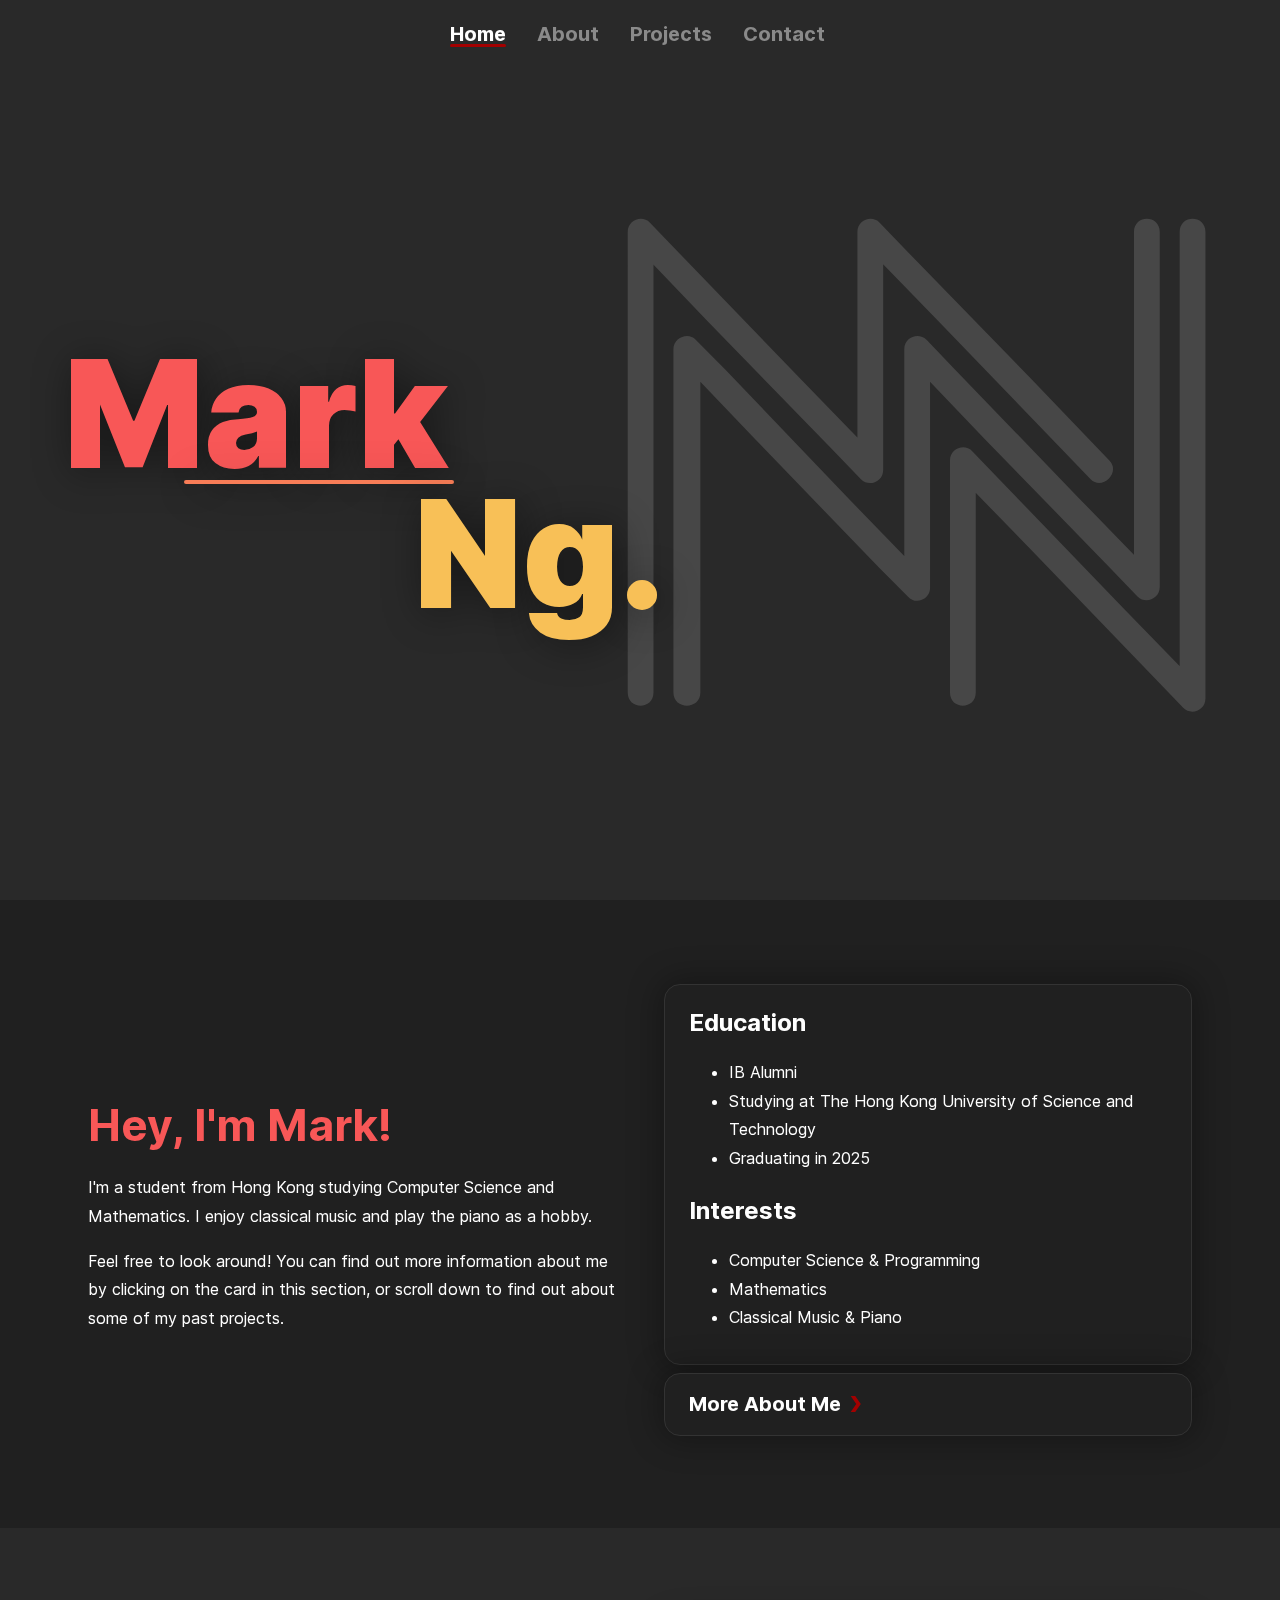
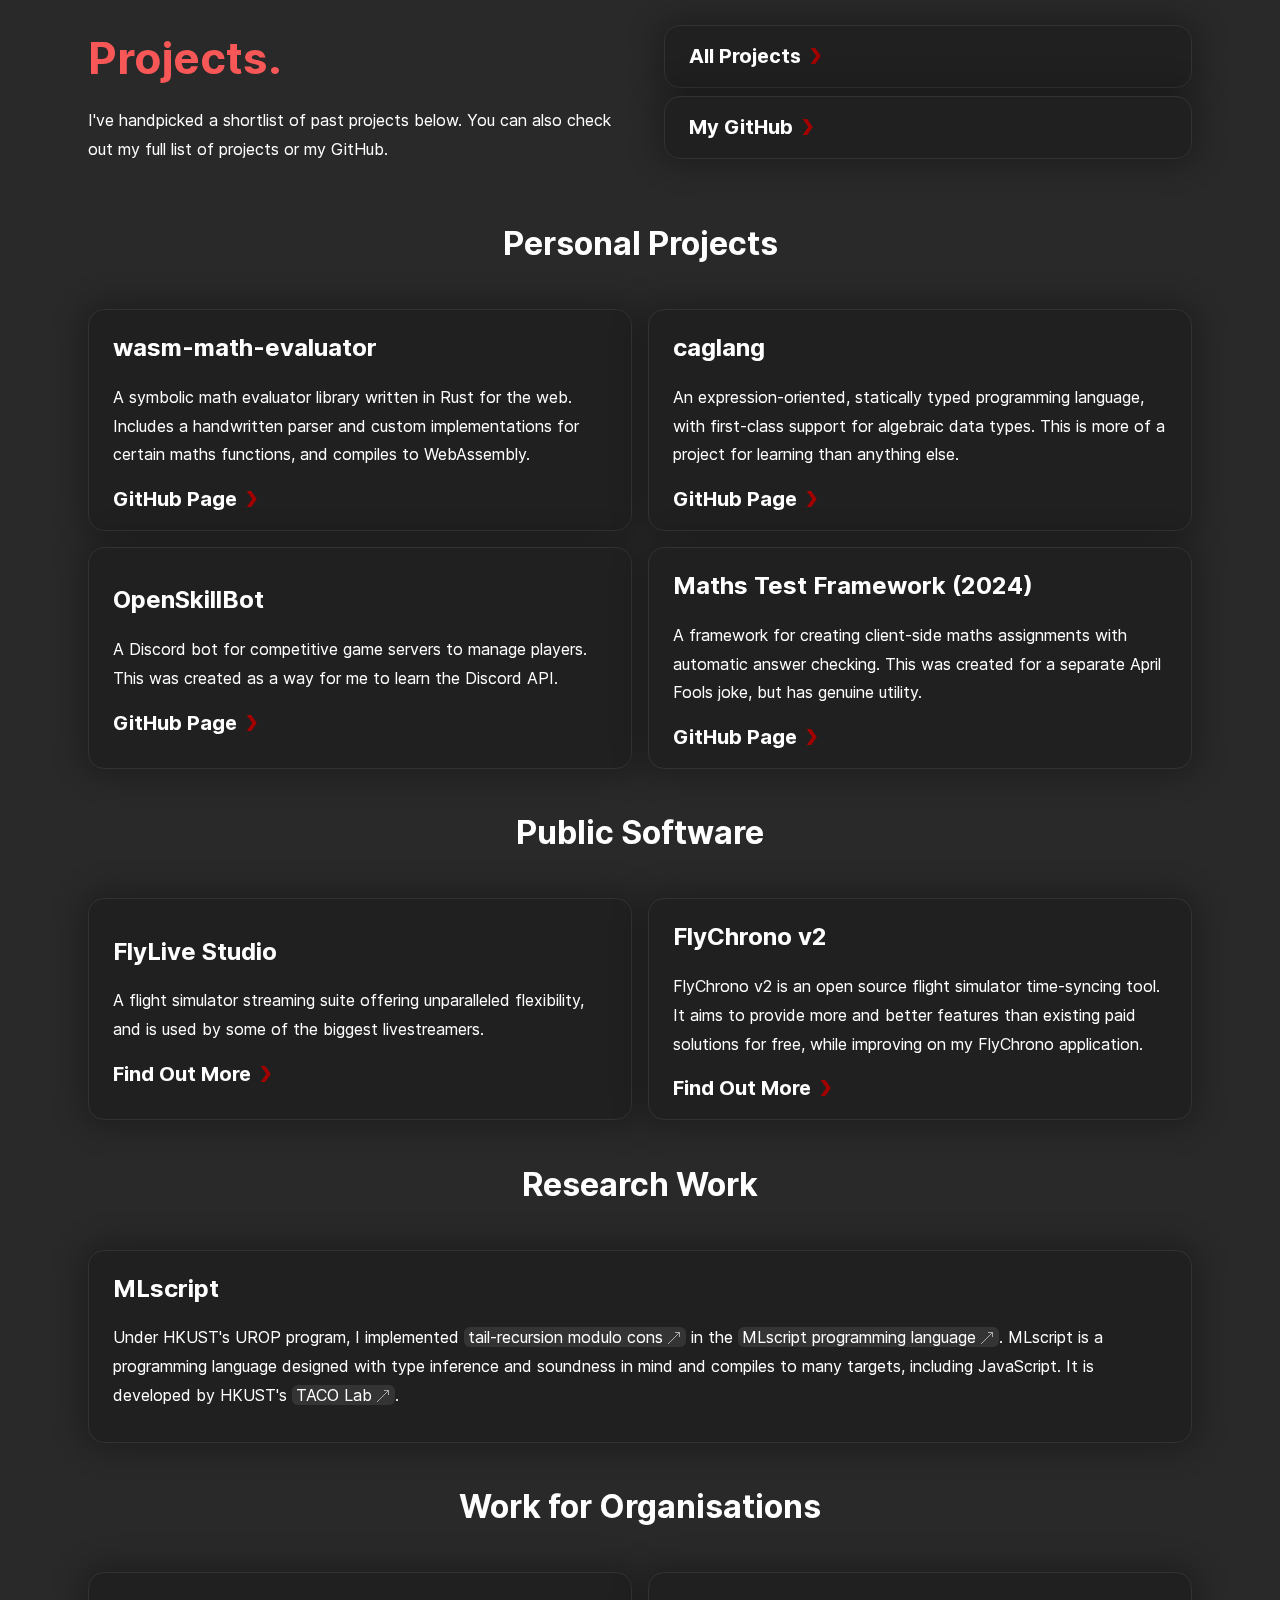
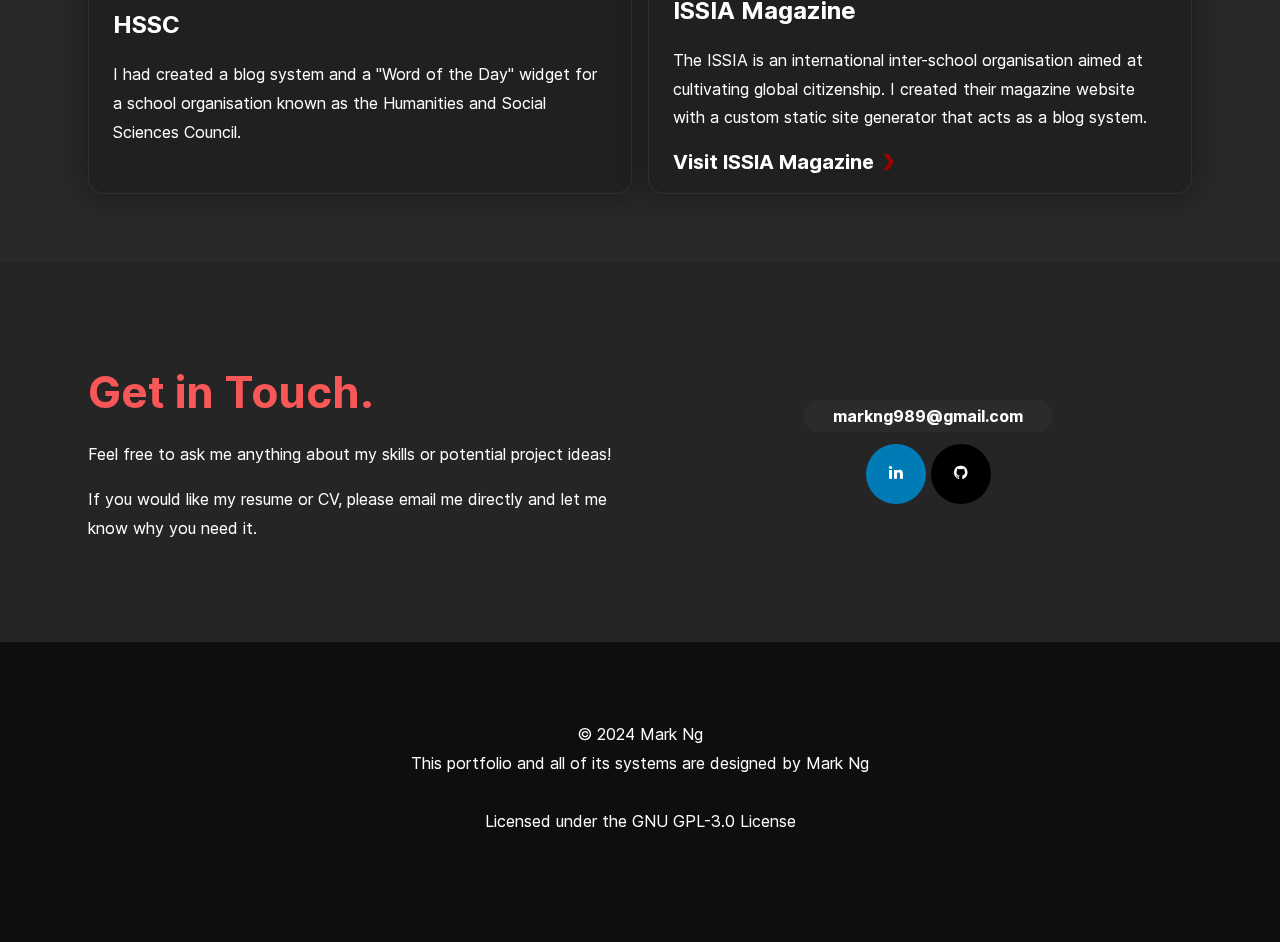
==== index.html @ c51e4ec8 "improve width" ====
<!DOCTYPE html>
<html lang="en" data-scroll="30">

<head>

    <meta charset="UTF-8">
    <meta name="viewport" content="width=device-width, initial-scale=1.0">
    <title>Portfolio of Mark Ng</title>

    <!-- GLOBAL CSS & FONTS -->
    <link rel="stylesheet" href="styles/global.css?version=17">
    <link href="content/fonts/inter.css?version=1" rel="stylesheet">

    <link rel="stylesheet" href="https://cdnjs.cloudflare.com/ajax/libs/font-awesome/4.7.0/css/font-awesome.min.css">

    <link rel="icon" type="image/png" href="content/icons/favicon.ico">

    <!-- PAGE SPECIFIC CSS -->
    <link rel="stylesheet" href="styles/home.css?version=13">

    <!--  Essential META Tags -->

    <meta property="og:title" content="Portfolio of Mark Ng">
    <meta property="og:description" content="I code and tinker. Check out all my work over my life.">
    <meta property="og:image" content="https://markng.com/content/thumb.png">
    <meta property="og:url" content="https://markng.com/">
    <meta name="twitter:card" content="summary_large_image">


    <!--  Non-Essential, But Recommended -->

    <meta property="og:site_name" content="Portfolio of Mark Ng">
    <meta name="twitter:image:alt" content="Mark Ng Emblem">


</head>

<body>
    <a class="skip-main" href="#cover">Skip to main content</a>

    <!-- top navigation -->

    <div class="navigation navigation-background noselect" id="navbar">
    </div>

    <div class="navigation noselect navigation-container">
        <div class="noselect">
            
            <div id="hamburger-wrapper">
                <div class="hamburger-line hamburger-line-top" id="hamburger-line-top"></div>
                <div class="hamburger-line hamburger-line-bottom" id="hamburger-line-bottom"></div>
            </div>

            <ul class="navigation-list noselect" id="navigation-list">
                <li><a class="linkfix noselect" href="./#cover" target="_self" data-section-pair="cover">Home</a></li>
                <li><a class="linkfix noselect" href="./#about" target="_self" data-section-pair="about">About</a></li>
                <li><a class="linkfix noselect" href="./#projects" target="_self"
                        data-section-pair="projects">Projects</a></li>
                <li><a class="linkfix noselect" href="./#contact" target="_self" data-section-pair="contact"
                        data-section-bottom="true">Contact</a>
                </li>
            </ul>
        </div>
    </div>

    <!-- cover -->
    <div class="section" id="cover">
        <div id="cover-wrap" class="section-content">
            <span id="name-wrap">
                <div class="vertical-align" id="name-container">
                    <span class="name-item" id="name-first">Mark</span>
                    <div class="name-item" id="name-sep"></div>
                    <span class="name-item" id="name-second">Ng.</span>
                </div>
            </span>
    
    
            <span id="emblem-wrap">
                <div class="vertical-align" id="emblem-container">
                    <svg id="mn-svg" version="1.1" xmlns="http://www.w3.org/2000/svg" preserveAspectRatio="none"
                        viewBox="0 0 512 512" xmlns:xlink="http://www.w3.org/1999/xlink" xml:space="preserve">
                        <path id="emblemM"
                            d="M32 463v-40-94-113-98-32-15-1l-19 8 66 69 106 109 24 25c7 7 19 2 19-8v-68V95 70l-19 8 67 69 105 109 24 25c10 10 26-6 16-16l-66-69L249 87l-24-25c-7-7-19-2-19 8v203l19-8-66-68L53 87 29 62c-7-7-19-2-19 8v393c0 15 22 15 22 0z" />
                        <path id="emblemMid"
                            d="M72 463V363 206v-36l-19 8 66 69 106 110 24 24c7 8 19 2 19-7v-69-110-25l-19 8 66 69 106 109 24 25c7 7 19 2 19-8V270 107 70c0-15-22-15-22 0v303l19-8-67-69-105-109-24-25c-7-7-19-2-19 8v204l19-8-67-69L93 187l-25-25c-6-7-19-2-19 8v293c0 15 23 15 23 0z" />
                        <path id="emblemN"
                            d="M307 463v-66-108-24l-19 8 67 69 105 109 24 25c7 7 19 2 19-8v-40-95-114-100-48-1c0-15-22-15-22 0v398l19-8-67-69-105-109-24-25c-7-7-19-2-19 8v198c0 15 22 15 22 0z" />
                    </svg>
        
                </div>
            </span>
        </div>
    </div>

    <div class="section" id="about">
        <div class="section-content" id="about-wrapper">
            <div class="info-row-flex">
                <div class="info-col">
                    <h1 class="red-color big">Hey, I'm Mark!</h1>
                    <p>
                        I'm a student from Hong Kong studying Computer Science and Mathematics.
                        I enjoy classical music and play the piano as a hobby.
                    </p>
                    <p>
                        Feel free to look around! You can find out more information about me by
                        clicking on the card in this section, or scroll down to find out about
                        some of my past projects.
                    </p>
                </div>
                <div class="info-col">
                    <div class="info-panel">
                        <h2>
                            Education
                        </h2>
                        <ul>
                            <li>IB Alumni</li>
                            <li>Studying at The Hong Kong University of Science and Technology</li>
                            <li>Graduating in 2025</li>
                        </ul>
                        <h2>
                            Interests
                        </h2>
                        <ul>
                            <li>Computer Science &amp; Programming</li>
                            <li>Mathematics</li>
                            <li>Classical Music & Piano</li>
                        </ul>
                    </div>
                    <a class="info-panel info-panel-link" href="about.html" target="_self">
                        <span class="panel-link">
                            <span class="panel-link-text">More About Me</span>
                            <img class="panel-link-arrow" src="content/icons/arrow.svg">
                        </span>
                    </a>
                </div>
            </div>
        </div>
    </div>
    <!-- past projects -->
    <div class="section" id="projects">
        <div class="section-content">
            <div class="info-row-flex">
                <div class="info-col">
                    <h1 class="red-color big">Projects.</h1>
                    <p>
                        I've handpicked a shortlist of past projects below.
                        You can also check out my full list of projects or my GitHub.
                    </p>
                </div>
                <div class="info-col">
                    <a class="info-panel info-panel-link" href="projects.html" target="_self">
                        <span class="panel-link">
                            <span class="panel-link-text">All Projects</span>
                            <img class="panel-link-arrow" src="content/icons/arrow.svg">
                        </span>
                    </a>
                    <a class="info-panel info-panel-link" href="https://github.com/CAG2Mark">
                        <span class="panel-link">
                            <span class="panel-link-text">My GitHub</span>
                            <img class="panel-link-arrow" src="content/icons/arrow.svg">
                        </span>
                    </a>
                </div>
            </div>
            <div class="info-row-flex">
                <h1>Personal Projects</h1>
            </div>
            <div class="info-row-grid">
                <a class="info-panel info-panel-link" href="https://github.com/CAG2Mark/wasm-math-evaluator">
                    <h2>wasm-math-evaluator</h2>
                    <p>
                        A symbolic math evaluator library written in Rust for the web.
                        Includes a handwritten parser and custom implementations for
                        certain maths functions, and compiles to WebAssembly.
                    </p>
                    <span class="panel-link">
                        <span class="panel-link-text">GitHub Page</span>
                        <img class="panel-link-arrow" src="content/icons/arrow.svg">
                    </span>
                </a>
                <a class="info-panel info-panel-link" href="https://github.com/CAG2Mark/caglang">
                    <h2>caglang</h2>
                    <p>
                        An expression-oriented, statically typed programming language, with first-class support for
                        algebraic data types. This is more of a project for learning than anything else.
                    </p>
                    <span class="panel-link">
                        <span class="panel-link-text">GitHub Page</span>
                        <img class="panel-link-arrow" src="content/icons/arrow.svg">
                    </span>
                </a>
                <a class="info-panel info-panel-link" href="https://github.com/CAG2Mark/OpenSkillBot">
                    <h2>OpenSkillBot</h2>
                    <p>
                        A Discord bot for competitive game servers to manage players.
                        This was created as a way for me to learn the Discord API.  
                    </p>
                    <span class="panel-link">
                        <span class="panel-link-text">GitHub Page</span>
                        <img class="panel-link-arrow" src="content/icons/arrow.svg">
                    </span>
                </a>
                <a class="info-panel info-panel-link" href="https://github.com/CAG2Mark/MathsTest2024">
                    <h2>Maths Test Framework (2024)</h2>
                    <p>
                        A framework for creating client-side maths assignments
                        with automatic answer checking. This was created for a
                        separate April Fools joke, but has genuine utility.
                    </p>
                    <span class="panel-link">
                        <span class="panel-link-text">GitHub Page</span>
                        <img class="panel-link-arrow" src="content/icons/arrow.svg">
                    </span>
                </a>
            </div>
            <div class="info-row-flex">
                <h1>Public Software</h1>
            </div>
            <div class="info-row-grid">
                <a class="info-panel info-panel-link" href="flylivestudio.html?from=home" target="_self">
                    <h2>FlyLive Studio</h2>
                    <p>
                        A flight simulator streaming suite offering unparalleled
                        flexibility, and is used by some of the biggest
                        livestreamers.
                    </p>
                    <span class="panel-link">
                        <span class="panel-link-text">Find Out More</span>
                        <img class="panel-link-arrow" src="content/icons/arrow.svg">
                    </span>
                </a>
                <a class="info-panel info-panel-link" href="flychrono2.html?from=home" target="_self">
                    <h2>FlyChrono v2</h2>
                    <p>
                        FlyChrono v2 is an open source flight simulator time-syncing tool. It aims to
                        provide more and better features than existing paid solutions
                        for free, while improving on my FlyChrono application.
                    </p>
                    <span class="panel-link">
                        <span class="panel-link-text">Find Out More</span>
                        <img class="panel-link-arrow" src="content/icons/arrow.svg">
                    </span>
                </a>
            </div>
            <div class="info-row-flex">
                <h1>Research Work</h1>
            </div>
            <div class="info-row-grid">
                <div class="info-panel">
                    <h2>MLscript</h2>
                    <p>
                        Under HKUST's UROP program, I implemented <a href="https://github.com/hkust-taco/mlscript/pull/218" target="_blank">tail-recursion modulo cons</a> in the
                        <a href="https://github.com/hkust-taco/mlscript" target="_blank">MLscript programming language</a>.
                        MLscript is a programming language designed with type inference and soundness in mind and compiles to many targets, including JavaScript. It is developed by
                        HKUST's <a href="https://cse.hkust.edu.hk/~parreaux/" target="_blank">TACO Lab</a>.
                    </p>
                </div>
            </div>
            <div class="info-row-flex">
                <h1>Work for Organisations</h1>
            </div>
            <div class="info-row-grid">
                <div class="info-panel">
                    <h2>HSSC</h2>
                    <p>
                        I had created a blog system and a "Word of the Day" widget for a school organisation
                        known as the Humanities and Social Sciences Council.
                    </p>
                </div>
                <a class="info-panel info-panel-link" href="http://issiamagazine.com/">
                    <h2>ISSIA Magazine</h2>
                    <p>
                        The ISSIA is an international inter-school organisation aimed at cultivating
                        global citizenship. I created their magazine website with a custom static
                        site generator that acts as a blog system.
                    </p>
                    <span class="panel-link">
                        <span class="panel-link-text">Visit ISSIA Magazine</span>
                        <img class="panel-link-arrow" src="content/icons/arrow.svg">
                    </span>
                </a>
            </div>
        </div>  
    </div>

    <!-- get in touch -->
    <div class="section" id="contact">
        <div class="section-content">
            <div class="info-row-flex">
                <div class="info-col">
                    <h1 class="red-color big">Get in Touch.</h1>
                    <p>
                        Feel free to ask me anything about my 
                        skills or potential project ideas!
                    </p>
                    <p>
                        If you would like my resume or CV, 
                        please email me directly and let me know why you need it.
                    </p>
                </div>
                <div class="info-col" id="contact-container">

                        <div id="email-container">
                            <a id="email-text">JavaScript required</a>
                        </div>
                        <a style="margin-top: 12px" target="_blank" href="https://www.linkedin.com/in/mark-ng-b3958b135/"
                        class="fa fa-linkedin"></a>
    
                        <a style="margin-top: 12px" target="_blank" href="https://www.github.com/cag2mark"
                            class="fa fa-github"></a>
                </div>
            </div>
        </div>
    </div>

    <!-- footer -->
    <div class="section" id="footer">

        <p id="copyright">
            © 2024 Mark Ng
            <br>
            <span style="font-size: 16px">
                This portfolio and all of its systems are designed by Mark Ng
            </span>
            <br>
            <br>
            <span style="font-size: 16px">
                Licensed under the GNU GPL-3.0 License
            </span>
        </p>
    </div>

    <!-- scripts -->
    <script src="scripts/global.js?version=3"></script>
    <script src="scripts/home.js?version=6"></script>
    <script src="scripts/eggs.js"></script>
</body>

</html>
---- styles/global.css ----
:root {
    --accent-color: #A30000;
    --secondary-color: #
}

/* #region Helper styles and defaults */

html {
    scroll-behavior: smooth;
}

body {
    font-family: "Inter", -apple-system, BlinkMacSystemFont, Roboto, 'Segoe UI', Arial, 'Helvetica Neue', sans-serif;
    font-size: 16px;
    line-height: 1.8em;

    color: rgb(255, 255, 255);
    
    background-color: #292929;

    margin: 0;
    padding: 0;
}

.info-row-flex {
    display: flex;
    flex-direction: row;
    align-items: center;
    justify-content: center;
}

.info-row-reversed {
    flex-direction: row-reverse;
}

.info-col {
    width: 100%;
    padding: 24px;
}

.info-row-grid {
    display: flex;
    flex-direction: row;
    align-items: center;
    justify-content: center;
    align-items: stretch;

    flex-wrap: wrap;

    margin: 16px;
}

.info-row-grid > * {
    flex: 40%;
    margin: 8px !important;
}

.info-panel {
    margin: 0 0 8px 0;
    background-color: #202020;
    border-radius: 16px;
    padding: 16px 24px 16px 24px;
    border-style: solid;
    border-width: 1px;
    border-color: #333333;
    -webkit-box-shadow: 0px 0px 32px 5px rgba(0,0,0,0.3); 
    box-shadow: 0px 0px 32px 5px rgba(0,0,0,0.3);
    position: relative;

    transition: 250ms border-color;

    display: flex;
    flex-direction: column;
    justify-content: center;
}

.info-panel>img {
    max-height: 60px;
}

.info-panel-link {
    cursor: pointer;
    text-decoration: none;
    color: white;
}

.info-panel:hover {
    border-color: #4d4d4d;
}

.info-panel h3, .info-panel h2 {
    width: auto;
    margin: 8px 0 4px 0;
    position: relative;
    text-align: left;
    user-select: none;
}

.panel-link {
    font-size: 20px;
    user-select: none;
}

.info-panel-link:hover .panel-link-text {
    text-decoration: underline;
}
.panel-link>.panel-link-text {
    font-weight: bold;
}

.panel-link>.panel-link-arrow {
    display: inline-block;

    font-weight: 900;
    color: var(--accent-color);
    text-decoration: none !important;

    transition: 250ms transform;

    margin-top: 1px;

    transform: translate(0, 1px);
}

.info-panel-link:hover .panel-link-arrow {
    transform: translate(3px, 1px);
}

h1,
h2,
h3,
h4 {
    line-height: 1.2em;
    font-weight: bold;
}

.big {
    font-size: 44px;
    line-height: 0.8em;
}

.red-color {
    color: #f85757;
}

.orange-color {
    color: #f87d57;
}

.yellow-color {
    color: #f8c057;
}

.vertical-align {
    position: absolute;
    top: 50%;
    transform: translateY(-50%);
}

.section {
    overflow: auto;
}

.section-content {
    margin: 60px auto;
    max-width: 1400px;
    width: 90%;
}

.width-wrapper {
    margin: 60px auto 30px auto;
    max-width: 765px;
}

.horizontal-row * {
    display: inline-block;
}

.card-inner-padding {
    margin: 16px 24px;
    transition: margin 100ms ease;
}

.card-inner-padding:hover {
    margin: 10px 18px 22px 30px;
}

.card-animation-wrapper {
    overflow: auto;
}

.standard-width {
    margin: 0px calc(100vw - 85%)
}

.linkfix {
    color: rgb(255, 255, 255);
    text-decoration: none;
}

.linkfix-white {
    color: rgb(255, 255, 255);   
}

.children-inline * {
    display: inline-block;
}

/* #endregion */

/* #region text stlyes */

/* #region element styles */

.light-button {
    font: 24px "Roboto Mono", 'Consolas', 'Courier New', Courier, monospace;
    background-color: transparent;
    border: 2px solid white;
    color: white;
    transition: 200ms color, 200ms background-color;
    padding: 8px;
    cursor: pointer;
    ;
}

.light-button:hover {
    background-color: white;
    color: var(--accent-color);
}

/* #endregion */

.light-text {
    color: white;
}

.large-monospace {
    font-family: "Roboto Mono", 'Consolas', 'Courier New', Courier, monospace;
    font-weight: bold;
    font-size: 36px;
}

.small-monospace {
    font-family: "Roboto Mono", 'Consolas', 'Courier New', Courier, monospace;
    font-weight: bold;
    font-size: 30px;
}

/* #endregion */

/* mobile nav bar */

#hamburger-wrapper {
    display: none;
    position: relative;
    width: 24px;
    height: 24px;
    margin: 9px 0 0 16px;

    align-items: center;
    justify-content: center;
}

.hamburger-line {
    background-color: #ffffff;
    height: 2px;
    border-radius: 2px;
    width: 100%;
    position: absolute;
    transform-origin: center center;

    transition: top 300ms ease, bottom 300ms ease, transform 300ms ease;

    animation-timing-function: ease;
    animation-duration: 500ms;
}

@keyframes topline-in {
    0% {
        transform: translateY(-5px);
    }
    40% {
        transform: translateY(0px);
    }
    100% {
        transform: rotate(45deg) translateY(0);
    }
}
@keyframes botline-in {
    0% {
        transform: translateY(5px);
    }
    40% {
        transform: translateY(0px);
    }
    100% {
        transform: rotate(-45deg) translateY(0);
    }
}

@keyframes topline-out {
    0% {
        transform: rotate(45deg) translateY(0);
    }
    60% {
        transform: translateY(0px);
    }
    100% {
        transform: translateY(-5px);
    }
}
@keyframes botline-out {
    0% {
        transform: rotate(-45deg) translateY(0);
    }
    60% {
        transform: translateY(0px);
    }
    100% {
        transform: translateY(5px);
    }
}

.hamburger-line-top {
    transform: translateY(-5px);
}

.hamburger-line-bottom {
    transform: translateY(5px);
}

.hamburger-line-top-inactive {
    animation-name: topline-out;
}

.hamburger-line-bottom-inactive {
    animation-name: botline-out;
}


.hamburger-line-top-active {
    transform: rotate(45deg) translateY(0);
    animation-name: topline-in;
}

.hamburger-line-bottom-active {
    transform: rotate(-45deg) translateY(0);
    animation-name: botline-in;
}


/* #region navigation */

.navigation {

    position: fixed;
    top: 0;
    left: 0;
    width: calc(100% - 24px);
    height: 42px;
    margin: 12px;

    z-index: 1000;

    text-align: center;

    border-width: 1px;
    border-color: transparent;

    transition: 400ms height, 250ms opacity, 400ms width, 400ms margin;
}

.navigation-container {
    border-style: solid;
    border-width: 1px;
    border-color: transparent;
}

.navigation-background {
    border-radius: 8px;
    border-style: solid;
    border-width: 1px;
    border-color: #313131;

    z-index: 999;


    -webkit-box-shadow: 0px 0px 32px 5px rgba(0,0,0,0.3); 
    box-shadow: 0px 0px 32px 5px rgba(0,0,0,0.3);

    background-color: rgba(29, 29, 29, 0.8);
    backdrop-filter: blur(16px) saturate(250%);
    -webkit-backdrop-filter: blur(16px) saturate(250%);
}

a.skip-main {
    left:-999px;
    position:fixed;
    overflow:hidden;
    opacity: 0;
    z-index:-999;
}
a.skip-main:focus, a.skip-main:active {
    color: #fff;
    background-color:#000;
    left: auto;
    top: 54px;
    width: 30%;
    height: auto;
    overflow:auto;
    margin: 10px 35%;
    padding:5px;
    border-radius: 15px;
    border-radius: 8px;
    border-style: solid;
    border-width: 1px;
    border-color: #313131;
    text-align:center;
    font-weight: bold;
    font-size: 20px;
    z-index:999;
    opacity: 1;
    text-decoration: none;

    -webkit-box-shadow: 0px 0px 32px 5px rgba(0,0,0,0.3); 
    box-shadow: 0px 0px 32px 5px rgba(0,0,0,0.3);

    background-color: rgba(29, 29, 29, 0.904);
    backdrop-filter: blur(20px) saturate(180%);
    -webkit-backdrop-filter: blur(20px) saturate(180%);

    transition: 150ms opacity;
}

.navigation-list {
    list-style-type: none;
    margin: 8px 0;
    padding: 0;
    display: inline-block;

    max-width: calc(100% - 60px);

    vertical-align: top;
}

.navigation-list li {
    float: left;
    font-size: 24px;
    margin: -1px 7px 0 0;
}


.navigation-list li a {
    font-family: "Inter", -apple-system, BlinkMacSystemFont, Roboto, 'Segoe UI', Arial, 'Helvetica Neue', sans-serif;
    font-weight: bold;

    float: left;
    font-size: 20px;
    margin: 0px 12px;
    color: #8a8a8a;
    position: relative;

    transition: color 150ms, opacity 400ms ease, height 350ms cubic-bezier(.3, 0, .3, 1);
}

.noselect {
    -webkit-tap-highlight-color: transparent;
    -webkit-touch-callout: none;
    -webkit-user-select: none;
    -moz-user-select: none;
    -ms-user-select: none;
    user-select: none;
}

.navigation-list li a:hover,
.navigation-selected {
    z-index: 5;
    color: #ffffff !important;
}

.btn-design {
    font-family: Inter, Roboto, Helvetica, Arial, sans-serif;
    font-size: 20px;
    padding: 8px 14px;
    border-radius: 6px;
    cursor: pointer;
}


.btn-emphasis {
    background-color: #A3000A;
    color: white;
    border-style: none;
    transition: background-color 150ms;
    -webkit-transition: background-color 150ms;
    font-weight: bold;
}

.btn-emphasis:hover {
    background-color: #a32931;
}

.btn-light {
    background-color: transparent;
    color: #727272;
    border-style: none;
    transition: color 150ms;
    -webkit-transition: color 150ms;
}

.btn-light:hover {
    color: #222222;
}

.indented-link {
    display: inline-block;
    border-radius: 8px;
    border-style: none;
    background-color: transparent;
    color: rgb(156, 156, 156);
    text-decoration: none;
    cursor: pointer;
    font-weight: bold;
    padding: 6px;

    transition: 100ms background-color, 100ms color;

    font-size: 1.1em;
}

.back-link {
    position: absolute;
    top: 72px;
    transform: translateX(14px);
}

p > a {
    color: white;
    border-radius: 6px;
    background-color: #ffffff17;

    padding: 0 4px;
    text-decoration: none;

    transition: background-color 250ms ease;
}

p > a:hover {
    background-color: #ffffff24;
}

p > a::after {
    content: '🡕';
    font-weight: normal;
    font-style: normal;
    letter-spacing: normal;
    text-transform: none;
    display: inline-block;
    line-height: 1;
    white-space: nowrap;
    word-wrap: normal;
    direction: ltr;
    font-feature-settings: 'liga';
    -webkit-font-feature-settings: 'liga';
    -webkit-font-smoothing: antialiased;
    vertical-align: middle;
    margin-bottom: 1px;
    margin-left: 3px;
    color: #aaaaaa;
}

.indented-link:hover {
    background-color: #ffffff10;
    color: rgb(231, 231, 231);
}

/* Source: https://tobiasahlin.com/blog/css-trick-animating-link-underlines/ */
.navigation-list li a::before {
    content: "";
    position: absolute;
    width: 100%;
    height: 3px;
    bottom: 2px;
    border-radius: 2px;
    left: 0;
    background-color: #a30000;
    visibility: hidden;
    transform: scaleX(0);
    transition: all 350ms cubic-bezier(.2,1.46,.65,1.01);
}

.navigation-list li a:hover::before,
.navigation-selected::before {
    visibility: visible !important;
    transform: scaleX(1) !important;
}

/* #endregion */

#footer {
    height: 300px;
    text-align: center;
    background-color: #0e0e0e;
    overflow: hidden;
}

#copyright {
    margin-top: 78px;
}

#navbar-pad {
    height: 60px;
}
/* NAVBAR MAX WIDTH */


@media (max-width: 700px) {

    .navigation::after {
        height: 1px;
        background-color: #dfdfdf;
    }

    .navigation {
        text-align: left;
    }

    #hamburger-wrapper {
        display: inline-flex;
    }

    .navigation-list {
        margin: 8px 0;
    }

    /* hide underline */
    .navigation-list li a::before {
        display: none;
    }

    :not(.navigation-selected).navigation-list li a {
        pointer-events: none;
        height: 0;
        opacity: 0;

    }

    .navigation-item-peek {
        pointer-events: auto !important;
        height: 32px !important;
        opacity: 1 !important;
    }

    .navigation-selected {
        pointer-events: auto !important;
        height: 0;
        opacity: 1 !important;
    }

    .navigation-list li {
        float: none;
    }

    .navigation-list li a:hover {
        color: #00000075;
    }

    .navigation-open {
        height: calc(100% + 8px);
        width: calc(100% + 8px);
        margin: -4px;
    }
}

/* FONT AWESOME */
.fa {
    padding: 20px;
    font-size: 32px;
    width: 20px;
    height: 20px;
    text-align: center;
    text-decoration: none;
    border-radius: 50%;

    transition: 200ms opacity;
}

.fa-linkedin {
    background: #007bb5;
    color: white;
}

.fa-github {
    background: black;
    color: white;
}

.fa:hover {
    opacity: 0.7;
}


/* MOBILE */

@media (min-width: 901px) {
    .mobileonly {
        display: none !important;
    }
}

@media (max-width: 900px) {

    body {
        font-size: 16px;
    }

    .large-monospace {
        font-size: 8vw;
    }

    .standard-width {
        margin: 0px 5%;
    }

    .section-content {
        margin: 8px 5%;
    }

    .info-row-flex {
        flex-direction: column;
    }

    .info-row-reversed {
        flex-direction: column;
    }

    .info-col {
        padding: 12px 0px;
    }

    .info-row-grid {
        margin: 0;
    }
    .info-row-grid > * {
        flex: 100%;
        margin: 8px -2px 8px -2px !important;
    }

    .back-link {
        position: relative;
        top: 10px;
        transform: translateX(-8px);
    }

    .info-panel {
        margin-left: -2px;
        margin-right: -2px;
    }
}

/* Custom Scrollbar */
/* width */
::-webkit-scrollbar {
    width: 8px;
}
 
/* Track */
::-webkit-scrollbar-track {
    background: #1a1a1a;
}
  
/* Handle */
::-webkit-scrollbar-thumb {
    background: rgb(77, 77, 77);
    border-radius: 8px;
}
  
/* Handle on hover */
::-webkit-scrollbar-thumb:hover {
    background: #5c5c5c;
}
---- content/fonts/inter.css ----
@font-face {
  font-family: 'Inter';
  font-style:  normal;
  font-weight: 400;
  font-display: swap;
  src: url("Inter-Regular.woff2?v=3.15") format("woff2"),
       url("Inter-Regular.woff?v=3.15") format("woff");
}

@font-face {
  font-family: 'Inter';
  font-style:  italic;
  font-weight: 400;
  font-display: swap;
  src: url("Inter-Italic.woff2?v=3.15") format("woff2"),
       url("Inter-Italic.woff?v=3.15") format("woff");
}

@font-face {
  font-family: 'Inter';
  font-style:  normal;
  font-weight: 600;
  font-display: swap;
  src: url("Inter-SemiBold.woff2?v=3.15") format("woff2"),
       url("Inter-SemiBold.woff?v=3.15") format("woff");
}

@font-face {
  font-family: 'Inter';
  font-style:  normal;
  font-weight: 700;
  font-display: swap;
  src: url("Inter-Bold.woff2?v=3.15") format("woff2"),
       url("Inter-Bold.woff?v=3.15") format("woff");
}

@font-face {
  font-family: 'Inter';
  font-style:  normal;
  font-weight: 900;
  font-display: swap;
  src: url("Inter-Black.woff2?v=3.15") format("woff2"),
       url("Inter-Black.woff?v=3.15") format("woff");
}
@font-face {
  font-family: 'Inter';
  font-style:  italic;
  font-weight: 900;
  font-display: swap;
  src: url("Inter-BlackItalic.woff2?v=3.15") format("woff2"),
       url("Inter-BlackItalic.woff?v=3.15") format("woff");
}

/* -------------------------------------------------------
Variable font.
Usage:

  html { font-family: 'Inter', sans-serif; }
  @supports (font-variation-settings: normal) {
    html { font-family: 'Inter var', sans-serif; }
  }
*/
@font-face {
  font-family: 'Inter var';
  font-weight: 100 900;
  font-display: swap;
  font-style: normal;
  font-named-instance: 'Regular';
  src: url("Inter-roman.var.woff2?v=3.15") format("woff2");
}
@font-face {
  font-family: 'Inter var';
  font-weight: 100 900;
  font-display: swap;
  font-style: italic;
  font-named-instance: 'Italic';
  src: url("Inter-italic.var.woff2?v=3.15") format("woff2");
}


/* --------------------------------------------------------------------------
[EXPERIMENTAL] Multi-axis, single variable font.

Slant axis is not yet widely supported (as of February 2019) and thus this
multi-axis single variable font is opt-in rather than the default.

When using this, you will probably need to set font-variation-settings
explicitly, e.g.

  * { font-variation-settings: "slnt" 0deg }
  .italic { font-variation-settings: "slnt" 10deg }

*/
@font-face {
  font-family: 'Inter var experimental';
  font-weight: 100 900;
  font-display: swap;
  font-style: oblique 0deg 10deg;
  src: url("Inter.var.woff2?v=3.15") format("woff2");
}
---- styles/home.css ----
/* #region layout */

html[data-scroll="30"] .navigation-background {
    opacity: 0;
}

#cover {
    height: 100vh;
    box-sizing: border-box;
    overflow: hidden;
}

#cover-wrap {
    margin-top: 0;
    margin-bottom: 0;
    height: 100%;
    position: relative;
}

#name-wrap {
    position: absolute;
    height: 100%;
    z-index: 2;

    transition: transform 250ms ease-out;
}

#emblem-wrap {
    position: absolute;
    width: 100%;
    height: 100%;
    right: 0;
    z-index: 1;

    transition: transform 250ms ease-out;
}

#about {
    height: auto;
    background: #202020;

    overflow: hidden;
}

#about1 {
    background-color: rgb(46, 46, 46);
    border-radius: 10px;
    padding: 16px;
    text-align: left;
}


#projects {
    height: auto;
}

#skills {
    height: auto;
}

#contact {
    background: #252525;
    height: auto;
}

/* #endregion */

@keyframes animate-in-first {
    0% {
        transform: translateY(130px);
        clip-path: inset(-50px 0 90px 0);
    }
    100% {
        transform: translateY(0);
        clip-path: inset(-50px 0 -40px 0);
    }
}

@keyframes animate-in-last {
    0% {
        transform: translateY(-130px);
        clip-path: inset(88px 0 -80px 0);
    }
    100% {
        transform: translateY(0);
        clip-path: inset(-42px 0 -80px 0);
    }
}

@keyframes animate-in-sep {
    0% {
        left: 255px;
        width: 0px;
    }
    100% {
        left: 120px;
        width: 270px;
    }
}

@keyframes animate-in-sep-alt {
    0% {
        left: 34.2428571429vw;
        width: 0;
    }
    100% {

    }
}


#name-container {
    z-index: 3;
}

.name-item {
    position: absolute;
    font-size: 150px;
    font-weight: 900;
    user-select: none;
    
    text-shadow: 4px 4px 40px rgba(0, 0, 0, 0.436);
}
#name-first {
    color: #f85757;
    top: -50px;
    animation: animate-in-first;
    animation-duration: 600ms;
}
#name-second {
    color: #f8c057;
    top: 90px;
    left: 350px;
    animation: animate-in-last;
    animation-duration: 600ms;
}
#name-sep {
    background-color: #f87d57;
    height: 4px;
    width: 270px;
    top: 30px;
    left: 120px;
    border-radius: 2px;

    animation: animate-in-sep;
    animation-duration: 600ms;

    box-shadow: 4px 4px 40px rgba(0, 0, 0, 0.436);
}

/* #endregion */

/* #region svg */

#emblem-container {
    max-width: 90vw;
    max-height: 90vw;
    width: 600px;
    height: 600px;
    z-index: 1;
    right: 0;
    overflow: visible;
    padding: inherit;
}

#mn-svg {
    height: 100%;
    width: 100%;
    background-size: 100% 100%;

    overflow: visible;
}

#mn-svg path {
    fill: #474747;
    transition: transform 200ms ease-in-out, opacity 500ms, fill 200ms;
}


#mn-svg:hover #emblemM {
    transform: translate(-1%, -2.5%);
    fill: #f85757;
}

#mn-svg:hover #emblemMid {
    fill: #f87d57;
}


#mn-svg:hover #emblemN {
    transform: translate(1%, 2.5%);
    fill: #f8c057;
}

#emblemM {
    -webkit-animation-name: M-in;
            animation-name: M-in;
    -webkit-animation-duration: 0.5s;
            animation-duration: 0.5s;
}

#emblemMid {
    -webkit-animation-name: Mid-in;
            animation-name: Mid-in;
    -webkit-animation-duration: 0.5s;
            animation-duration: 0.5s;
}

#emblemN {
    -webkit-animation-name: N-in;
            animation-name: N-in;
    -webkit-animation-duration: 0.5s;
            animation-duration: 0.5s;
}

@-webkit-keyframes M-in {
    from {
        transform: translate(7.9%, 19%);
        opacity: 0;
    }

    to {
        transform: translate(0, 0);
        opacity: 1;
    }
}

@keyframes M-in {
    from {
        transform: translate(7.9%, 19%);
        opacity: 0;
    }

    to {
        transform: translate(0, 0);
        opacity: 1;
    }
}

@-webkit-keyframes Mid-in {
    from {
        opacity: 0;
    }

    to {
        opacity: 1;
    }
}

@keyframes Mid-in {
    from {
        opacity: 0;
    }

    to {
        opacity: 1;
    }
}

@-webkit-keyframes N-in {
    from {
        transform: translate(-7.9%, -19%);
        opacity: 0;
    }

    to {
        transform: translate(0, 0);
        opacity: 1;
    }
}

@keyframes N-in {
    from {
        transform: translate(-7.9%, -19%);
        opacity: 0;
    }

    to {
        transform: translate(0, 0);
        opacity: 1;
    }
}

/* #endregion */

@media (max-width: 1100px) {

    .cover-intro {

        font-size: 50px;
        line-height: 60px;
    }

    .cover-intro-large {
        font-size: 80px;
        line-height: 90px;
    }

}

@media (max-width: 900px) {
    .name-item {
        position: absolute;
        font-size: 20vw;
        font-weight: 900;
        user-select: none;
    }
    #name-first {
        top: -6vw;
    }
    #name-second {
        top: 14vw;
        left: 47vw;
    }
    #name-sep {
        height: 4px;
        width: 36.25vw;
        top: calc(4.02857142857vw + 12px);
        left: 16.11vw;
        border-radius: 2px;
    
        animation: animate-in-sep-alt;
        animation-duration: 600ms;
    }
    #emblem-container {
        right: 0;
    }
}

/* #region contact */

#contact-container {
    text-align: center;
}

#email-container {
    border-radius: 16px;
    background-color: #2b2b2b;
    font-weight: bold;
    width: 250px;
    font-size: 16px;
    line-height: 32px;
    overflow: auto; 

    margin: 0 auto;
    text-align: center;
}

#email-container * {
    text-decoration: none;
    color: rgb(255, 255, 255);
}

/* #endregion */

/* #region moved model dialog */
body .modal {
    display: none;
}

.modal-show  {
    overflow: hidden;
}

.modal-show .modal {
    display: block !important;
    opacity: 1 !important;
}

.modal-dialog { 
    position: fixed;
    z-index: 1001;
    left: 50%;
    top: 50%;
    transform: translate(-50%, -50%);
    width: 550px;
    height: auto;
    background-color: rgba(255,255,255,0.8);
    border-radius: 16px;
    box-shadow: 0px 3px 36px 5px rgba(0,0,0,0.1);
    backdrop-filter: blur(20px) saturate(120%) brightness(150%);
    -webkit-backdrop-filter: blur(20px) saturate(120%) brightness(150%);

    padding: 24px 48px 50px 48px;

    user-select: none;

    transition: top 200ms, opacity 200ms;
}

#modal-domain-title {
    transition: 100ms opacity;
    -webkit-transition: 100ms opacity;
}

.red {
    color: #A3000A;
}

.modal-dialog > h1 {
    font-size: 56px;
}

.modal-background {
    position: fixed;
    left: 0;
    top: 0;
    z-index: 1000;
    width: 100%;
    height: 100%;
    background-color:rgba(0, 0, 0, 0.55);

    transition: opacity 200ms;
    -webkit-transition: opacity 200ms;
}


.modal-start.modal-dialog {
    top: 48% !important;
    opacity: 0% !important;
}

.modal-start.modal-background {
    opacity: 0% !important;
}

@media (max-width: 700px) {
    .modal-dialog { 
        width: calc(90% - 96px);
    }
    .modal-dialog > h1 {
        font-size: 36px;
    }

    #emblem-container {
        left: 50%;
        transform: translate(-50%, -50%);
        padding: 0;
    }
}

/* #endregion */
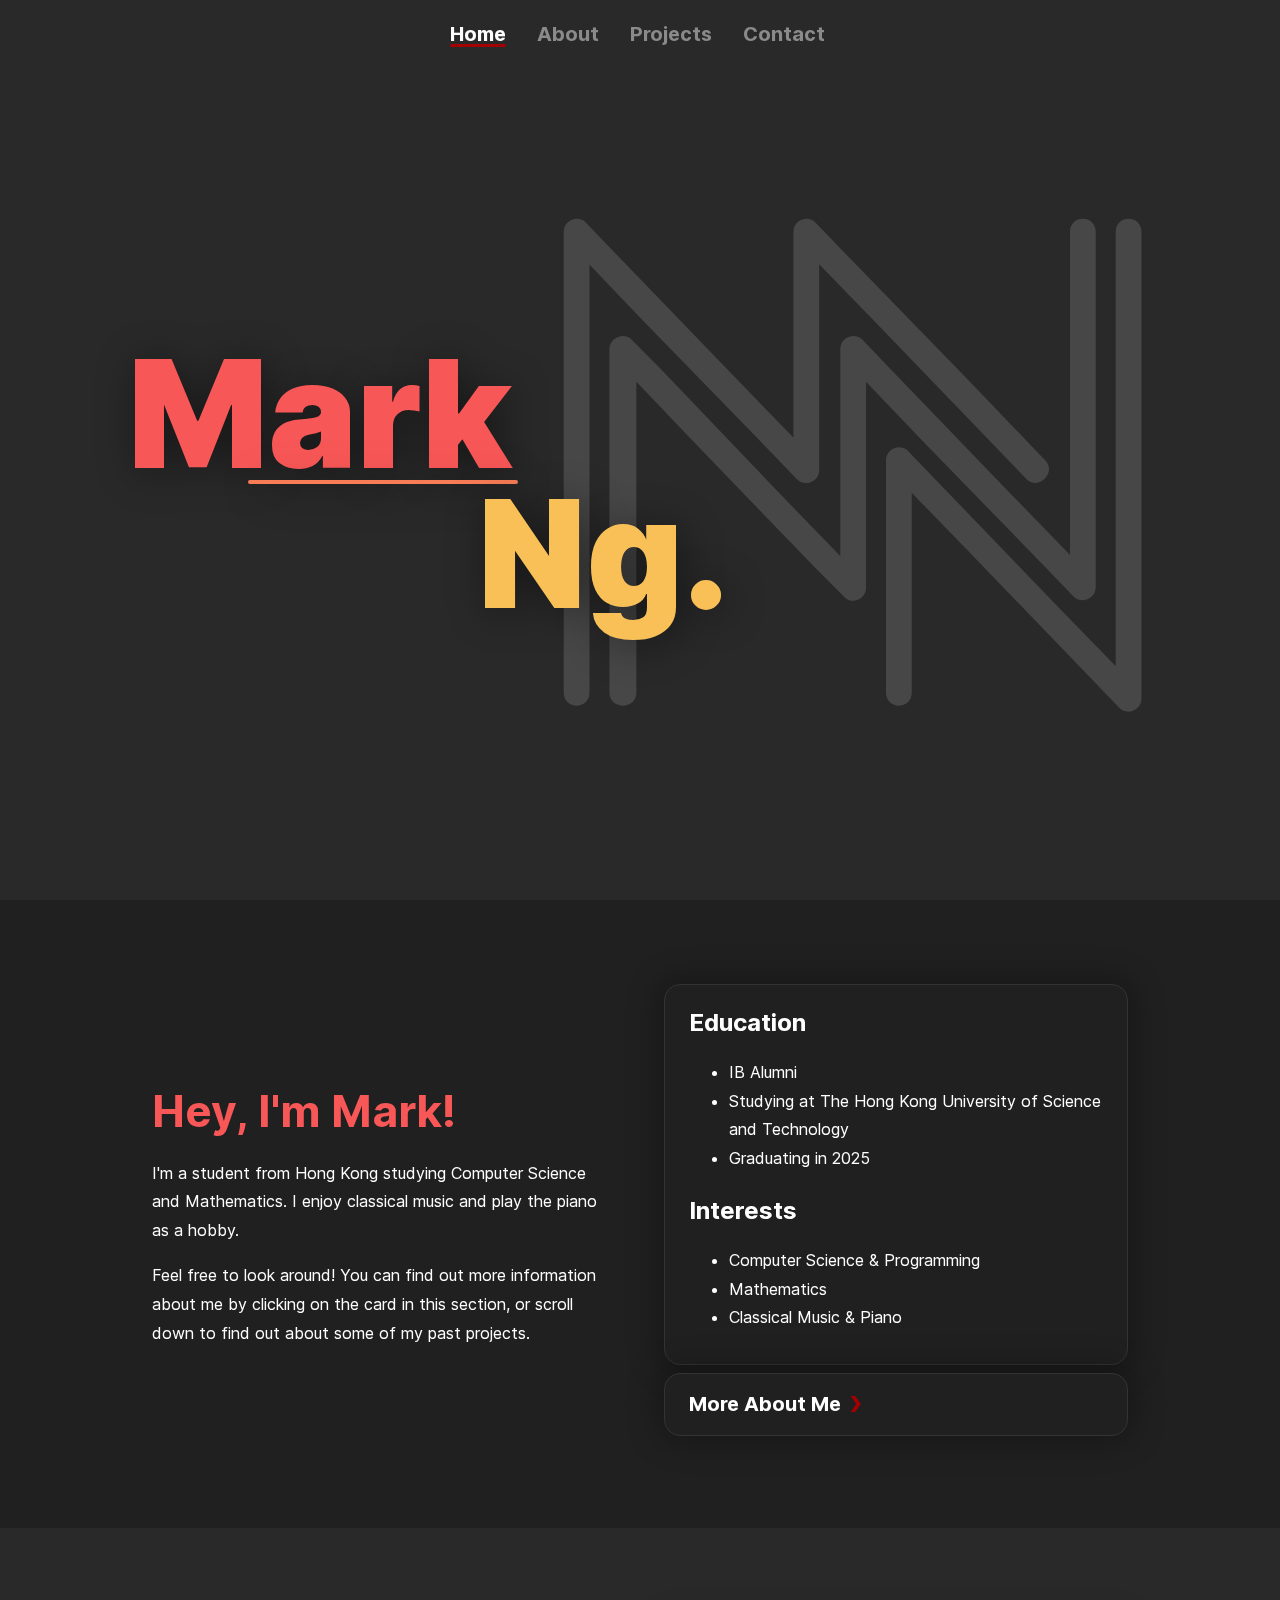
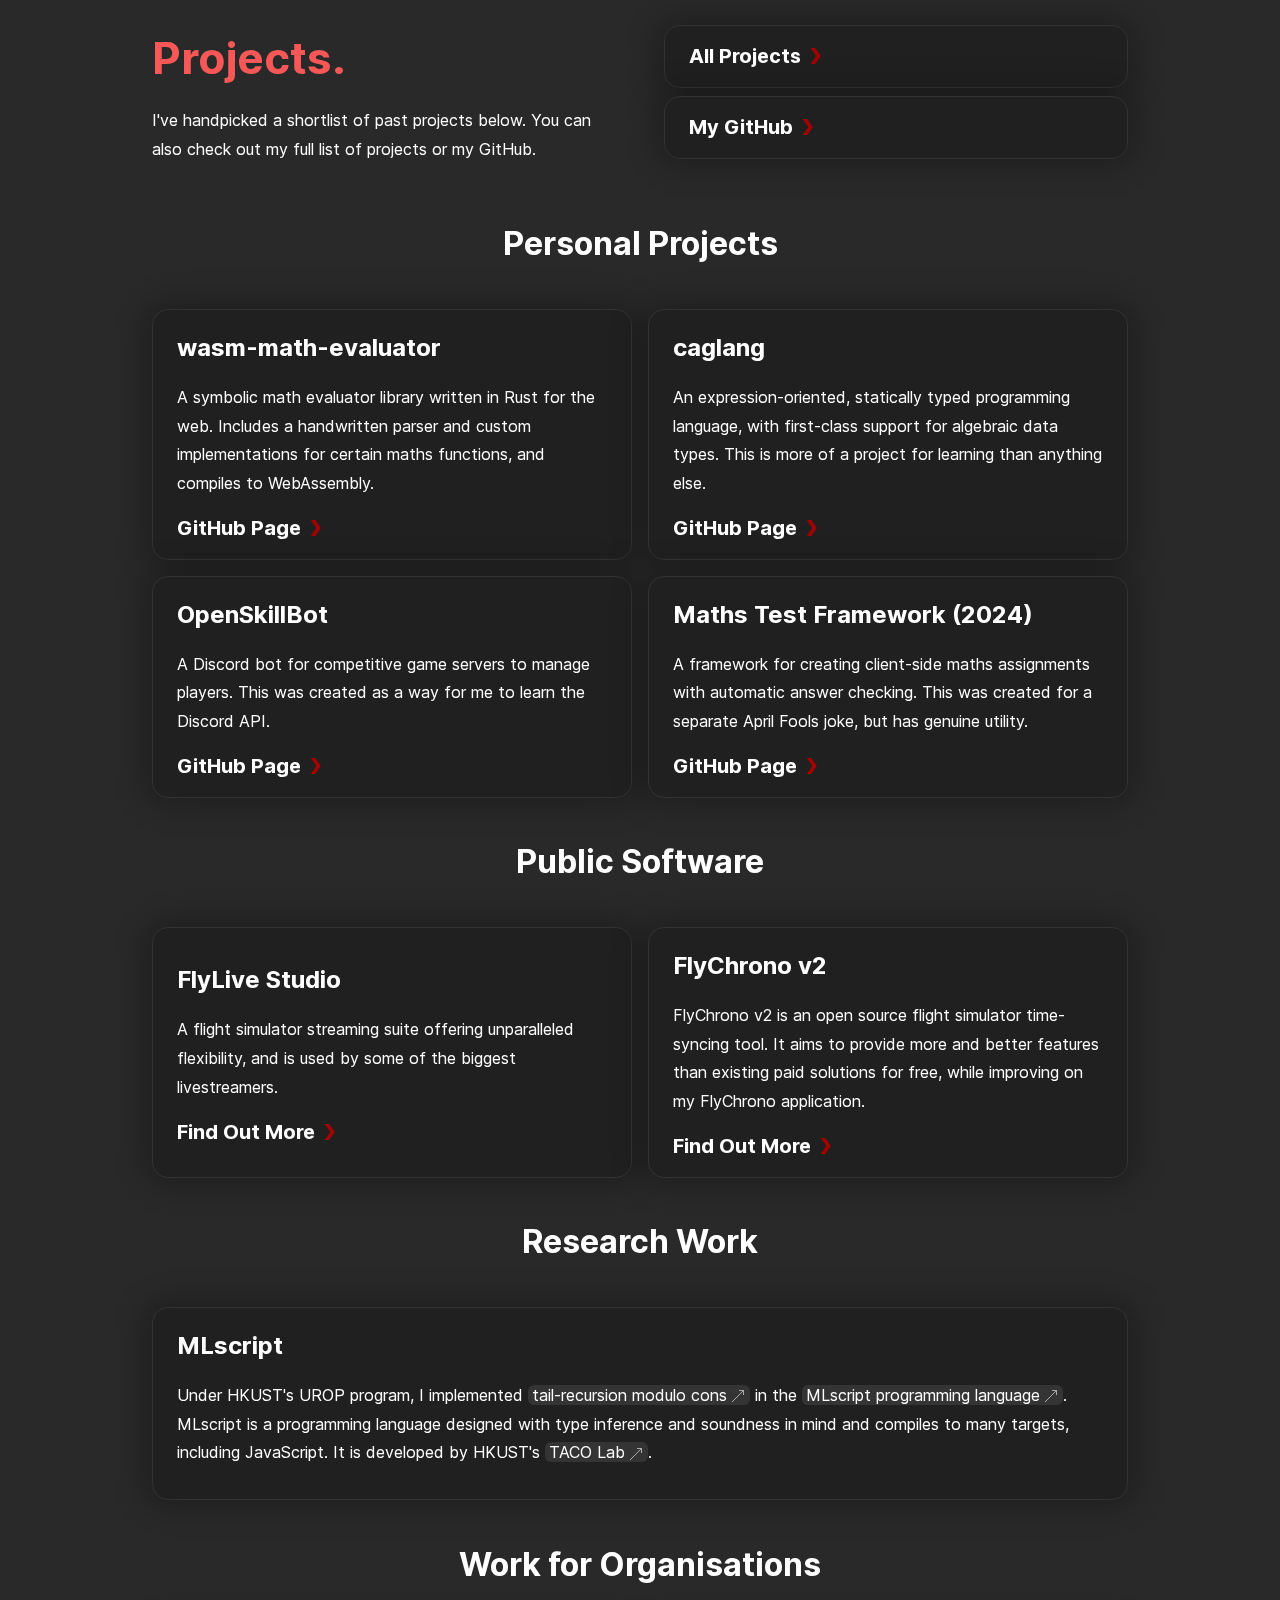
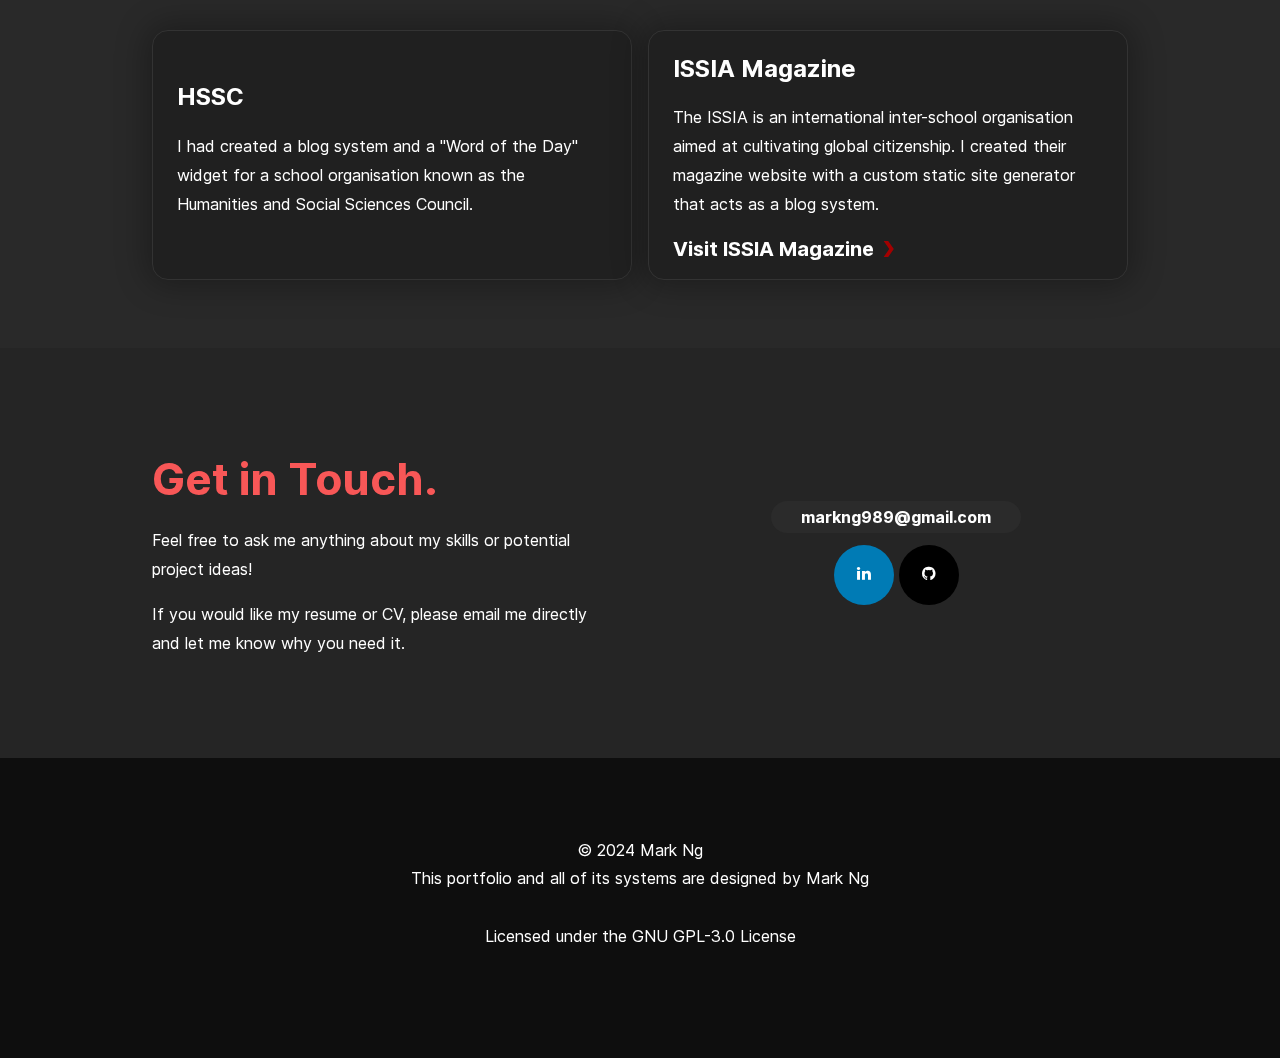
==== commit 2f7f2a5e: "Fix hamburger animation on webkit" ====
--- a/index.html
+++ b/index.html
@@ -8,7 +8,7 @@
     <title>Portfolio of Mark Ng</title>
 
     <!-- GLOBAL CSS & FONTS -->
-    <link rel="stylesheet" href="styles/global.css?version=17">
+    <link rel="stylesheet" href="styles/global.css?version=16">
     <link href="content/fonts/inter.css?version=1" rel="stylesheet">
 
     <link rel="stylesheet" href="https://cdnjs.cloudflare.com/ajax/libs/font-awesome/4.7.0/css/font-awesome.min.css">
@@ -16,7 +16,7 @@
     <link rel="icon" type="image/png" href="content/icons/favicon.ico">
 
     <!-- PAGE SPECIFIC CSS -->
-    <link rel="stylesheet" href="styles/home.css?version=13">
+    <link rel="stylesheet" href="styles/home.css?version=12">
 
     <!--  Essential META Tags -->
 
@@ -65,7 +65,7 @@
 
     <!-- cover -->
     <div class="section" id="cover">
-        <div id="cover-wrap" class="section-content">
+        <div id="cover-wrap">
             <span id="name-wrap">
                 <div class="vertical-align" id="name-container">
                     <span class="name-item" id="name-first">Mark</span>
--- a/styles/global.css
+++ b/styles/global.css
@@ -158,13 +158,12 @@
 }
 
 .section {
+    padding: 0 20%;
     overflow: auto;
 }
 
 .section-content {
-    margin: 60px auto;
-    max-width: 1400px;
-    width: 90%;
+    margin: 60px 0
 }
 
 .width-wrapper {
@@ -269,18 +268,16 @@
     position: absolute;
     transform-origin: center center;
 
-    transition: top 300ms ease, bottom 300ms ease, transform 300ms ease;
-
     animation-timing-function: ease;
     animation-duration: 500ms;
 }
 
 @keyframes topline-in {
     0% {
-        transform: translateY(-5px);
+        transform: rotate(0deg) translateY(-5px);
     }
     40% {
-        transform: translateY(0px);
+        transform: rotate(0deg) translateY(0px);
     }
     100% {
         transform: rotate(45deg) translateY(0);
@@ -718,12 +715,16 @@
         font-size: 8vw;
     }
 
+    .section {
+        padding: 0px calc(100vw - 95%);
+    }
+
     .standard-width {
-        margin: 0px 5%;
+        margin: 0px calc(100vw - 95%)
     }
 
     .section-content {
-        margin: 8px 5%;
+        margin: 8px 0;
     }
 
     .info-row-flex {
@@ -755,6 +756,12 @@
     .info-panel {
         margin-left: -2px;
         margin-right: -2px;
+    }
+}
+
+@media (max-width: 1400px) {
+    .section {
+        padding: 0px calc(100vw - 90%);
     }
 }
 
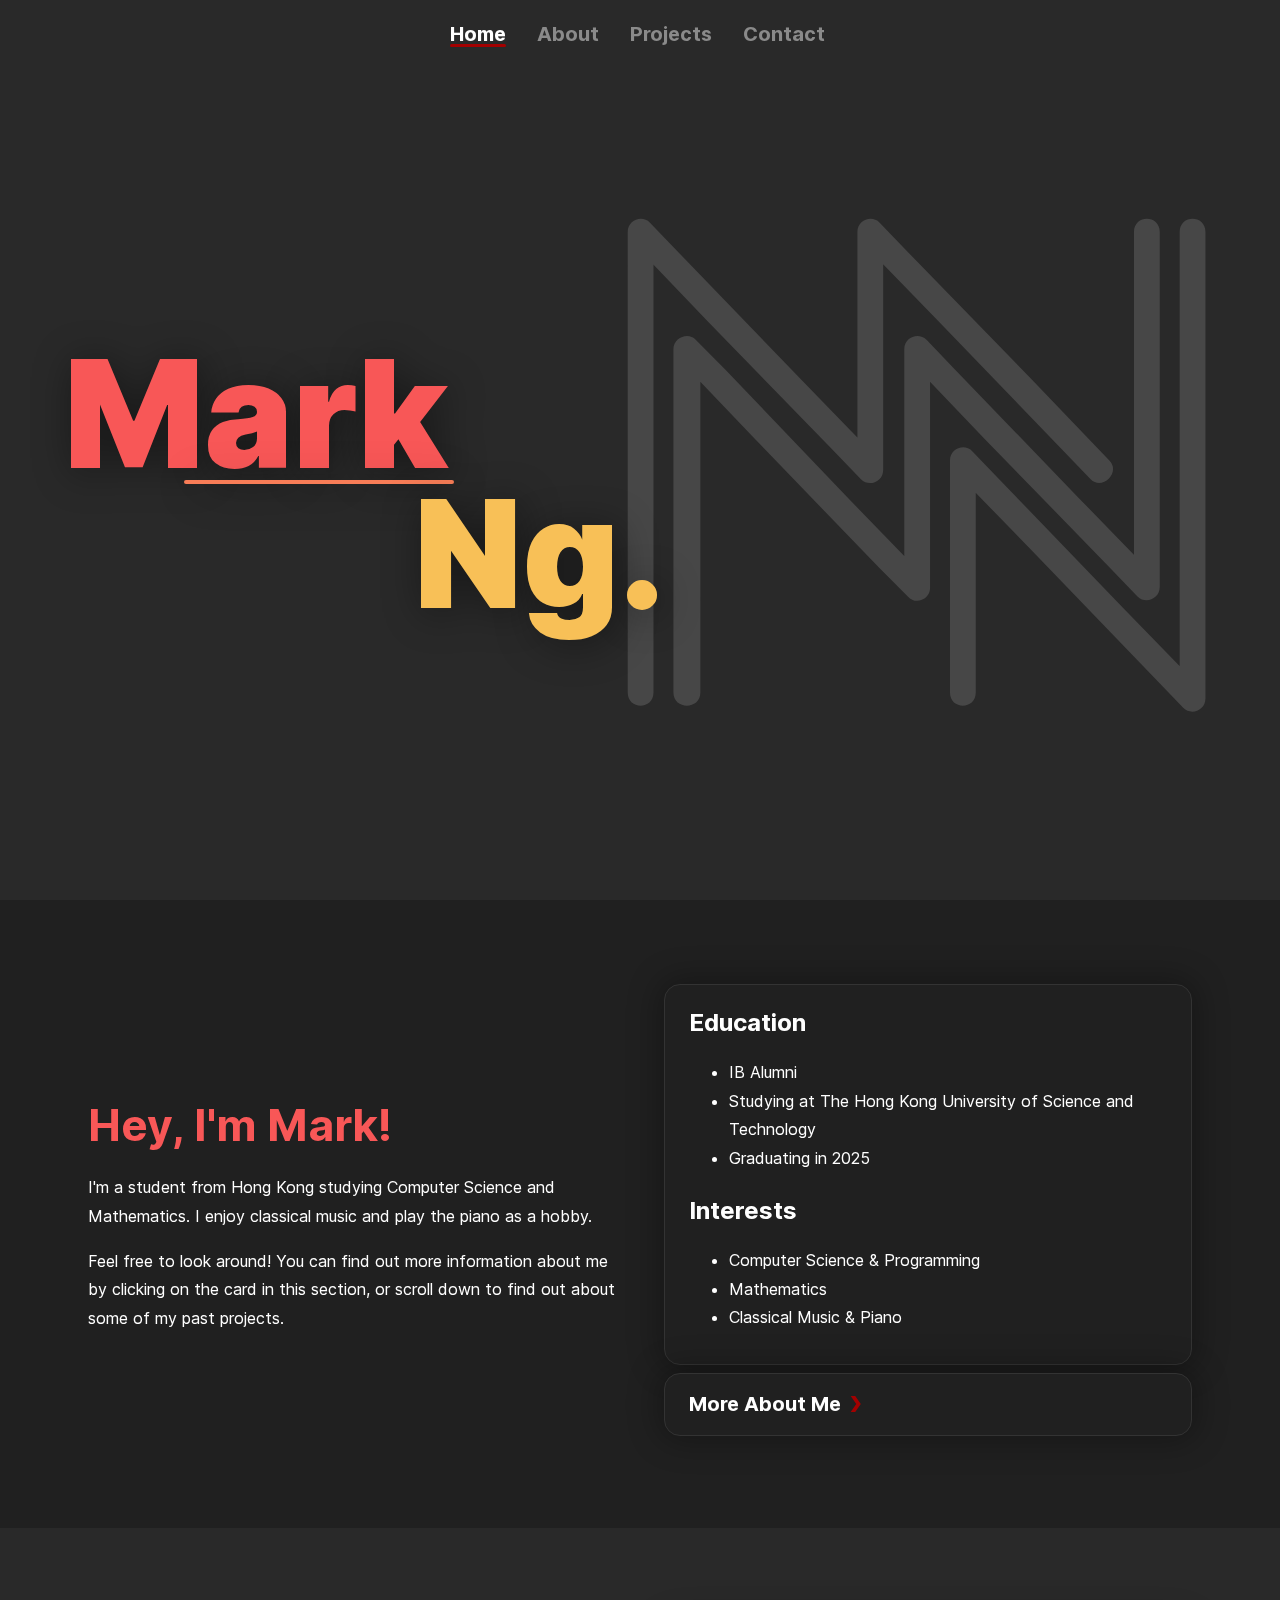
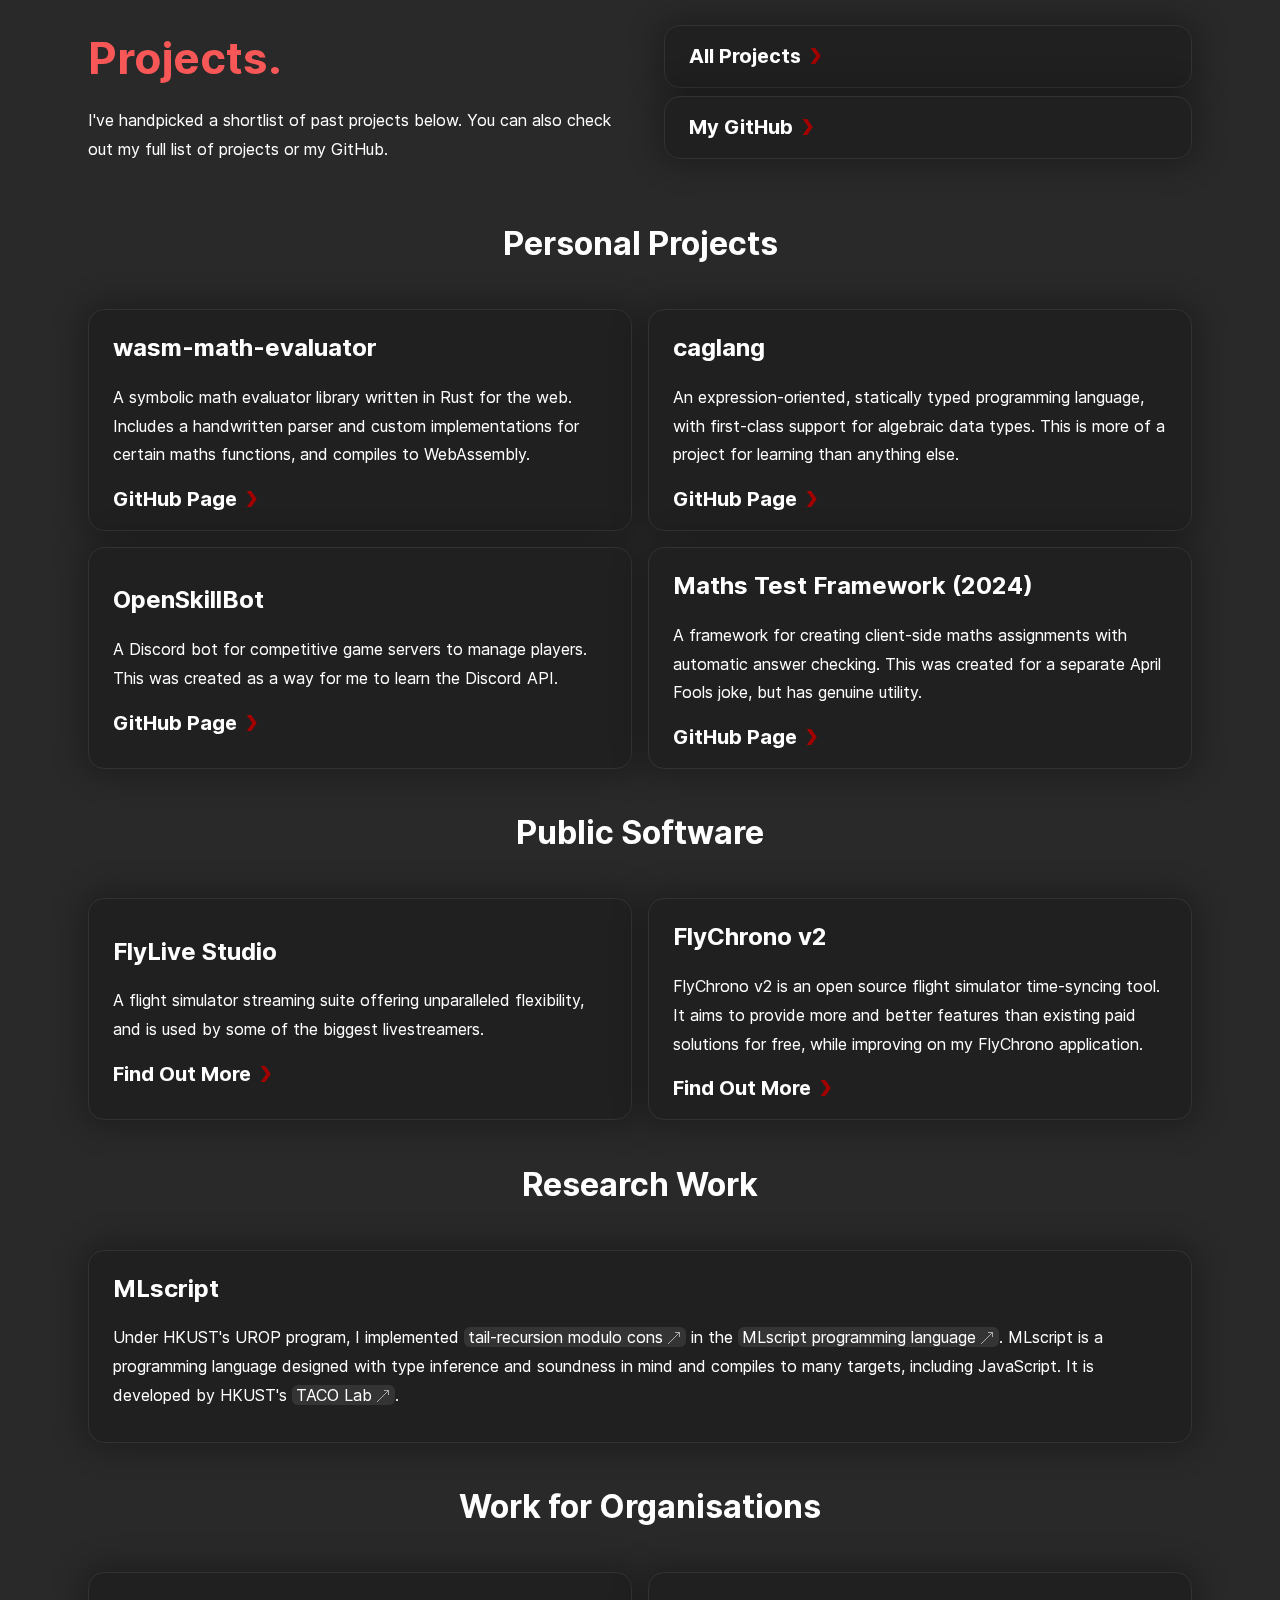
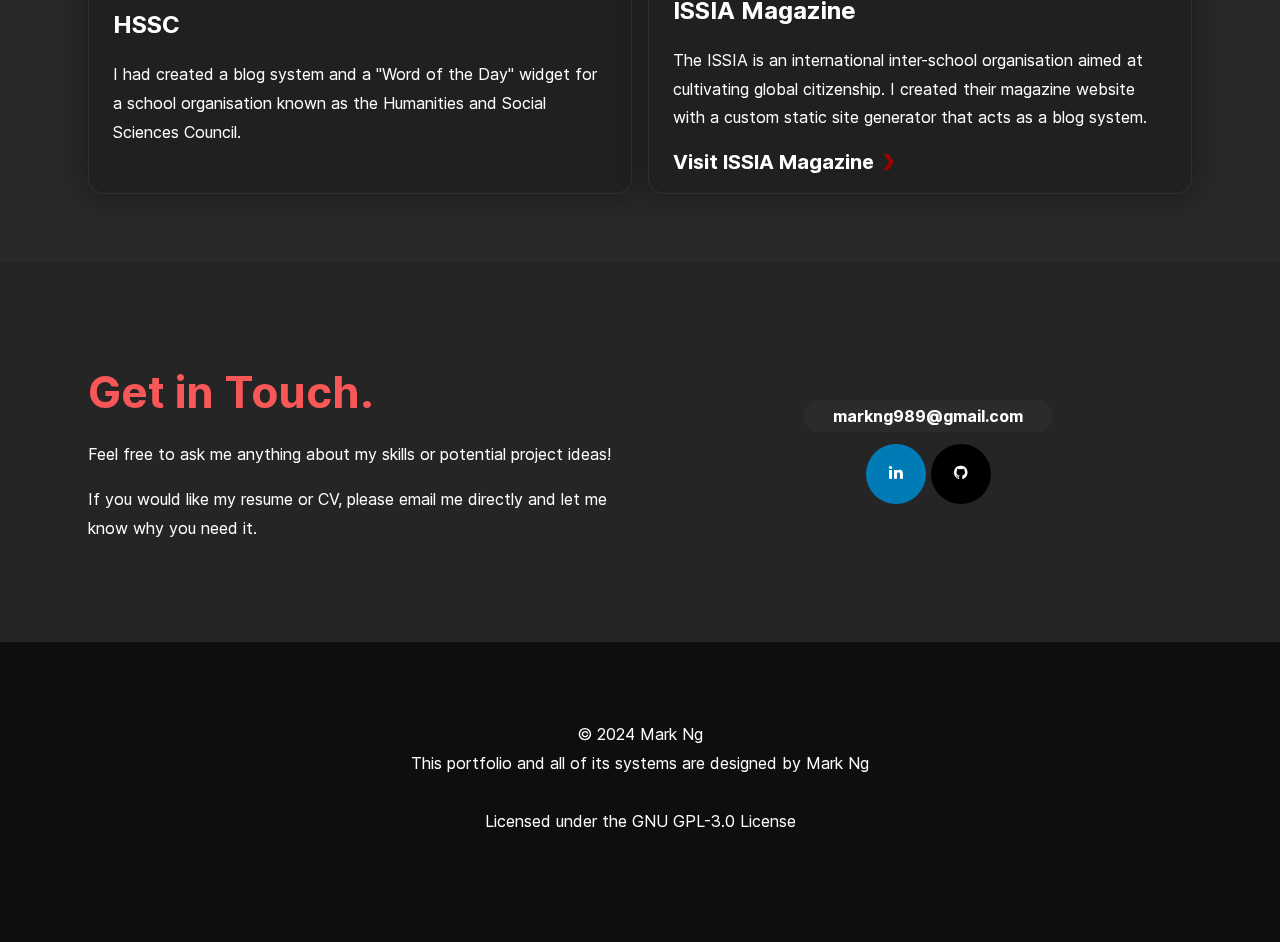
==== commit 069edf6a: "Merge branch 'master' of github.com:CAG2Mark/cag2mark.github.io" ====
--- a/index.html
+++ b/index.html
@@ -8,7 +8,7 @@
     <title>Portfolio of Mark Ng</title>
 
     <!-- GLOBAL CSS & FONTS -->
-    <link rel="stylesheet" href="styles/global.css?version=16">
+    <link rel="stylesheet" href="styles/global.css?version=19">
     <link href="content/fonts/inter.css?version=1" rel="stylesheet">
 
     <link rel="stylesheet" href="https://cdnjs.cloudflare.com/ajax/libs/font-awesome/4.7.0/css/font-awesome.min.css">
@@ -16,7 +16,7 @@
     <link rel="icon" type="image/png" href="content/icons/favicon.ico">
 
     <!-- PAGE SPECIFIC CSS -->
-    <link rel="stylesheet" href="styles/home.css?version=12">
+    <link rel="stylesheet" href="styles/home.css?version=13">
 
     <!--  Essential META Tags -->
 
@@ -65,7 +65,7 @@
 
     <!-- cover -->
     <div class="section" id="cover">
-        <div id="cover-wrap">
+        <div id="cover-wrap" class="section-content">
             <span id="name-wrap">
                 <div class="vertical-align" id="name-container">
                     <span class="name-item" id="name-first">Mark</span>
--- a/styles/global.css
+++ b/styles/global.css
@@ -158,12 +158,13 @@
 }
 
 .section {
-    padding: 0 20%;
     overflow: auto;
 }
 
 .section-content {
-    margin: 60px 0
+    margin: 60px auto;
+    max-width: 1400px;
+    width: 90%;
 }
 
 .width-wrapper {
@@ -396,6 +397,10 @@
     overflow:hidden;
     opacity: 0;
     z-index:-999;
+
+    top: 44px;
+
+    transition: 150ms opacity, 150ms top;
 }
 a.skip-main:focus, a.skip-main:active {
     color: #fff;
@@ -425,8 +430,6 @@
     background-color: rgba(29, 29, 29, 0.904);
     backdrop-filter: blur(20px) saturate(180%);
     -webkit-backdrop-filter: blur(20px) saturate(180%);
-
-    transition: 150ms opacity;
 }
 
 .navigation-list {
@@ -715,16 +718,12 @@
         font-size: 8vw;
     }
 
-    .section {
-        padding: 0px calc(100vw - 95%);
-    }
-
     .standard-width {
-        margin: 0px calc(100vw - 95%)
+        margin: 0px 5%;
     }
 
     .section-content {
-        margin: 8px 0;
+        margin: 8px 5%;
     }
 
     .info-row-flex {
@@ -756,12 +755,6 @@
     .info-panel {
         margin-left: -2px;
         margin-right: -2px;
-    }
-}
-
-@media (max-width: 1400px) {
-    .section {
-        padding: 0px calc(100vw - 90%);
     }
 }
 
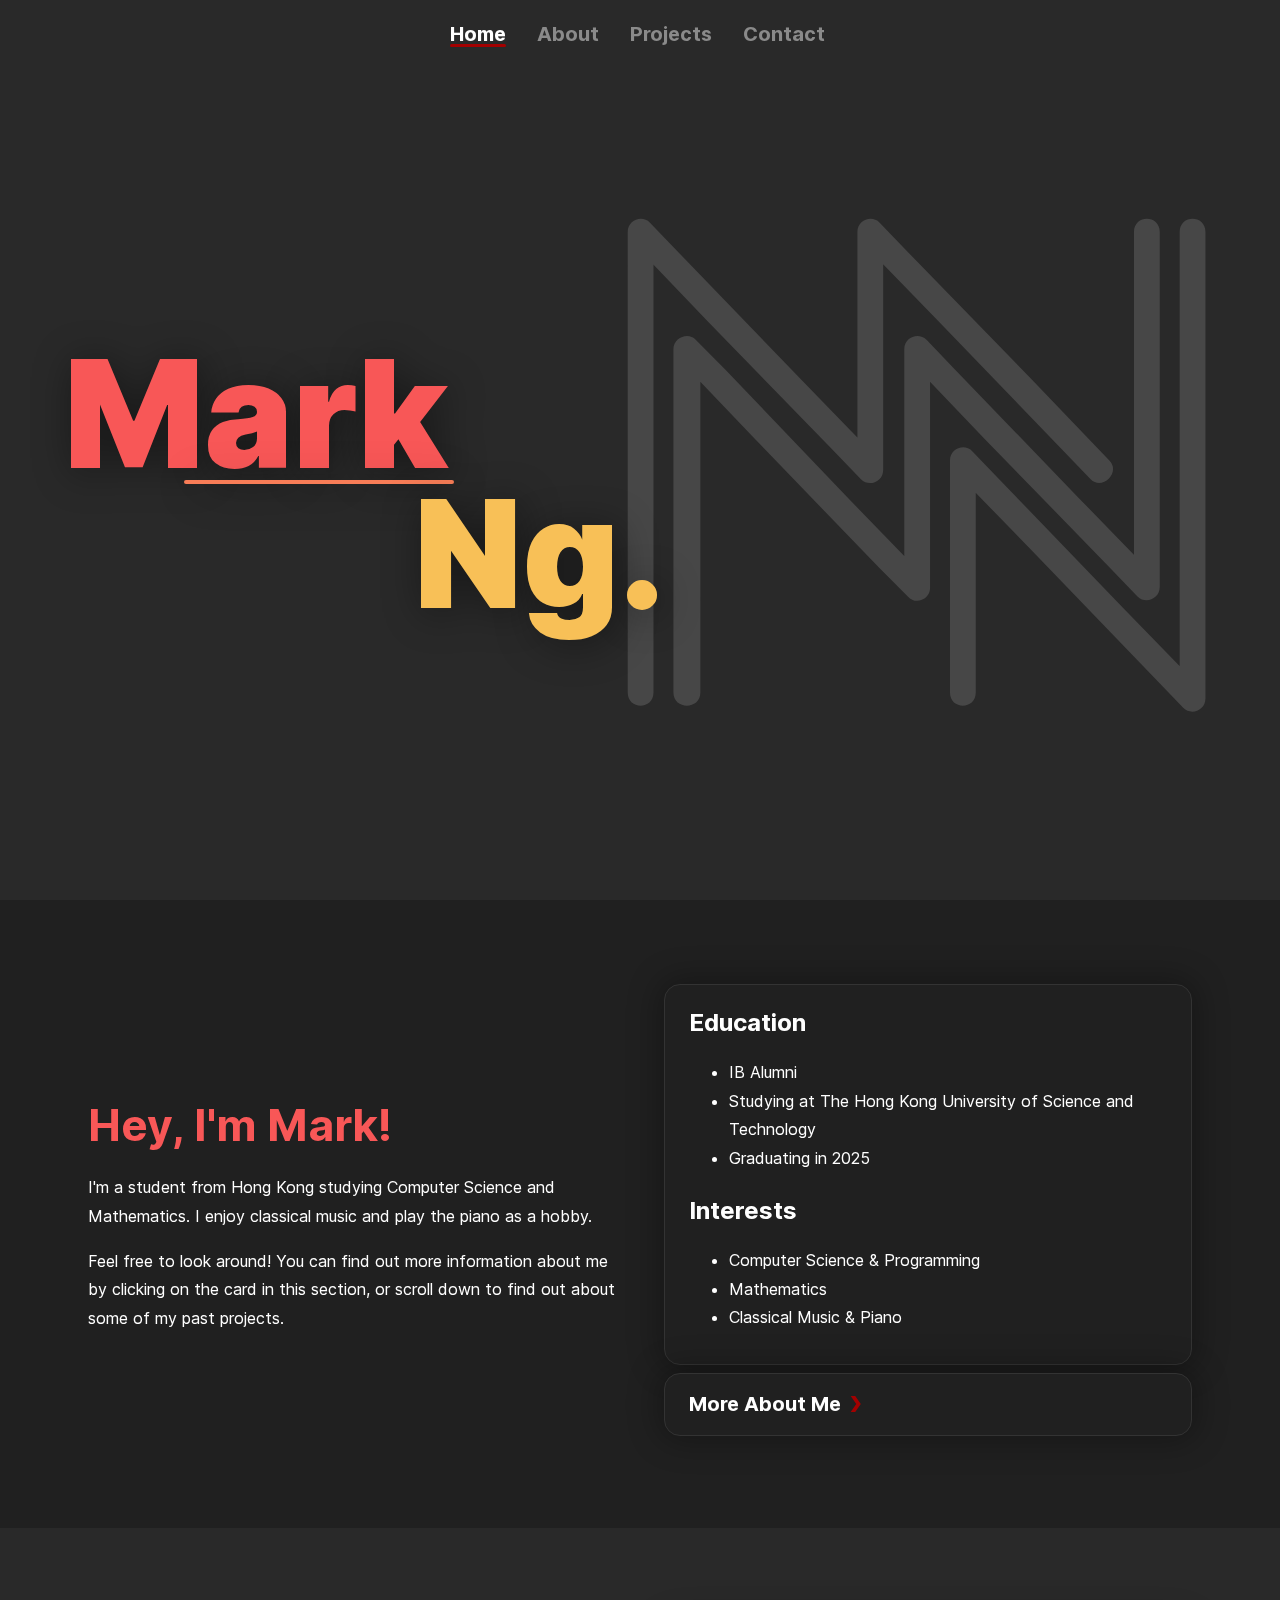
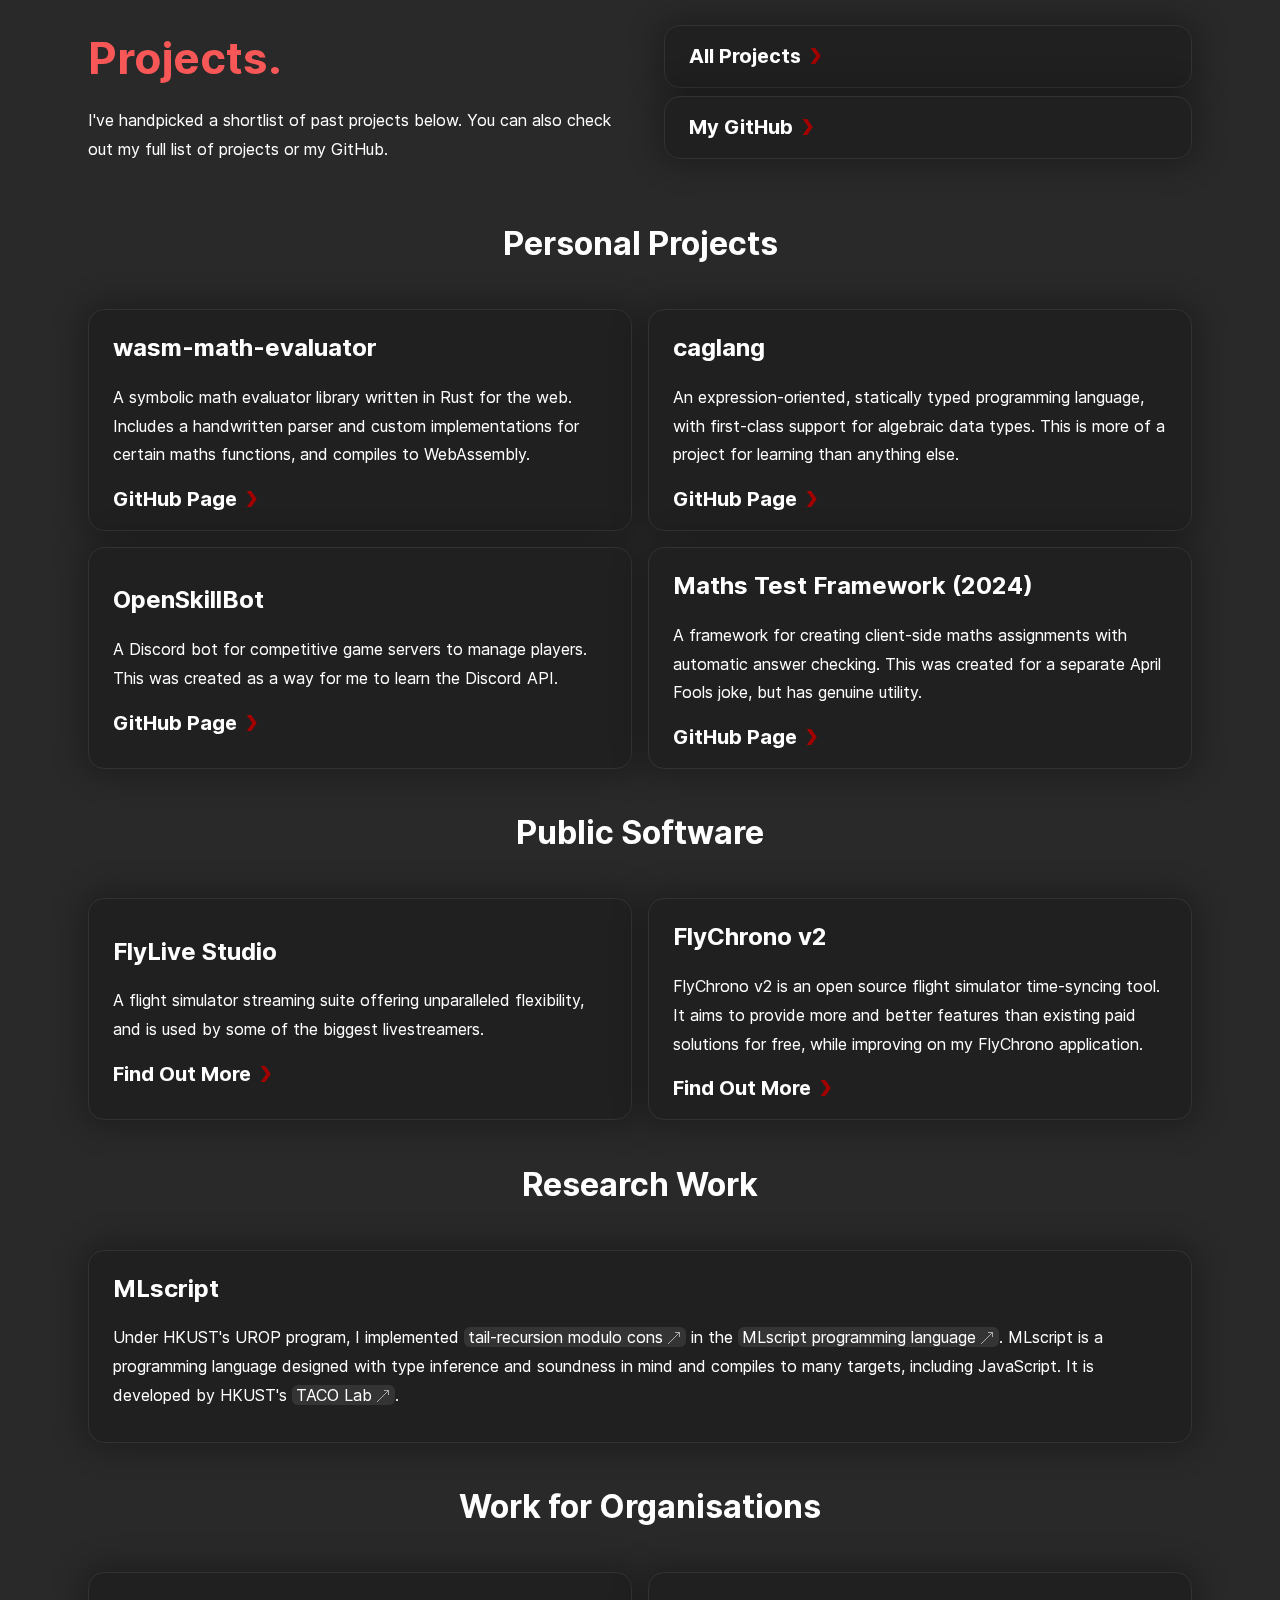
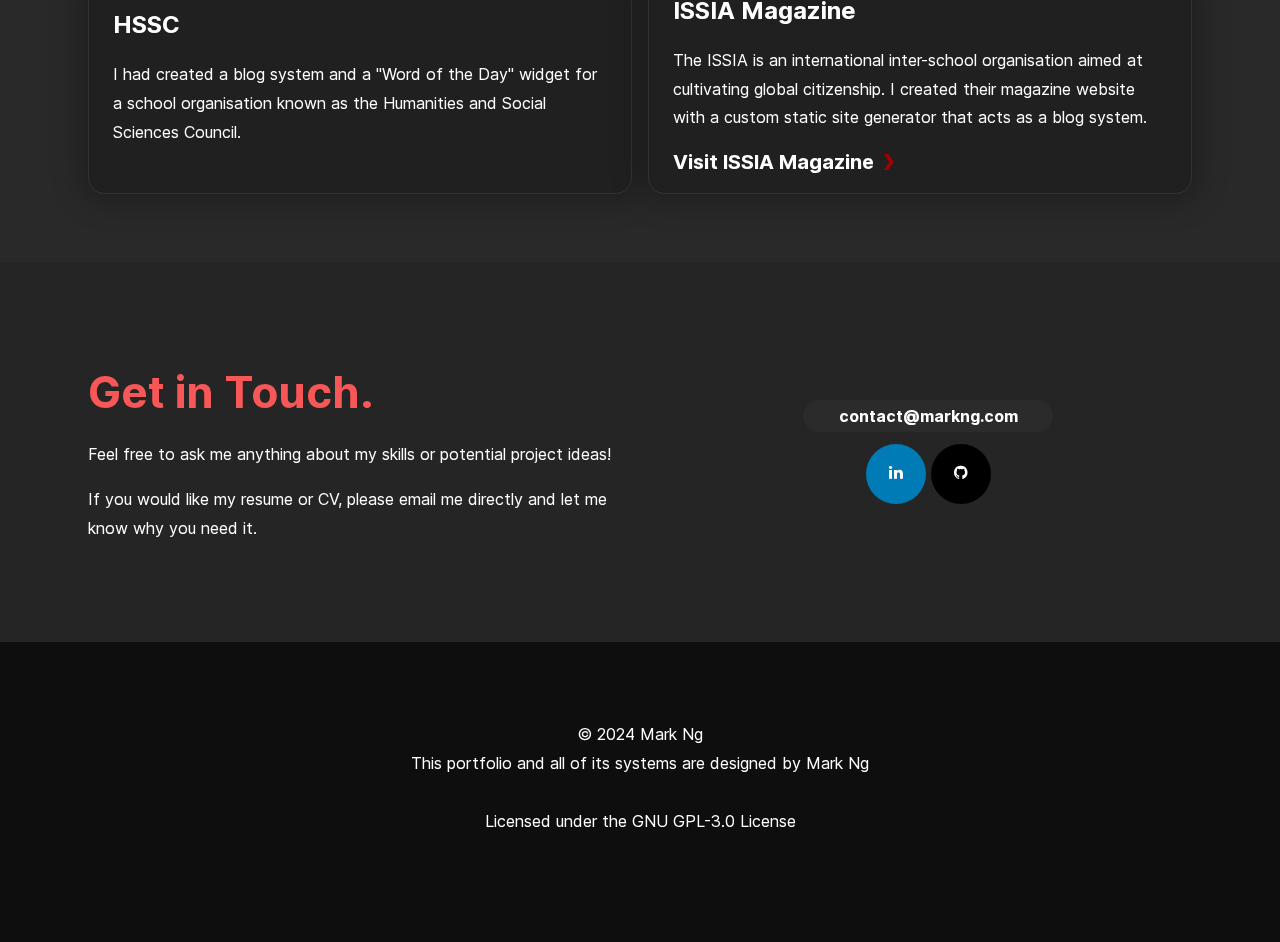
==== commit b2f1d129: "update email" ====
--- a/index.html
+++ b/index.html
@@ -332,7 +332,7 @@
 
     <!-- scripts -->
     <script src="scripts/global.js?version=3"></script>
-    <script src="scripts/home.js?version=6"></script>
+    <script src="scripts/home.js?version=7"></script>
     <script src="scripts/eggs.js"></script>
 </body>
 
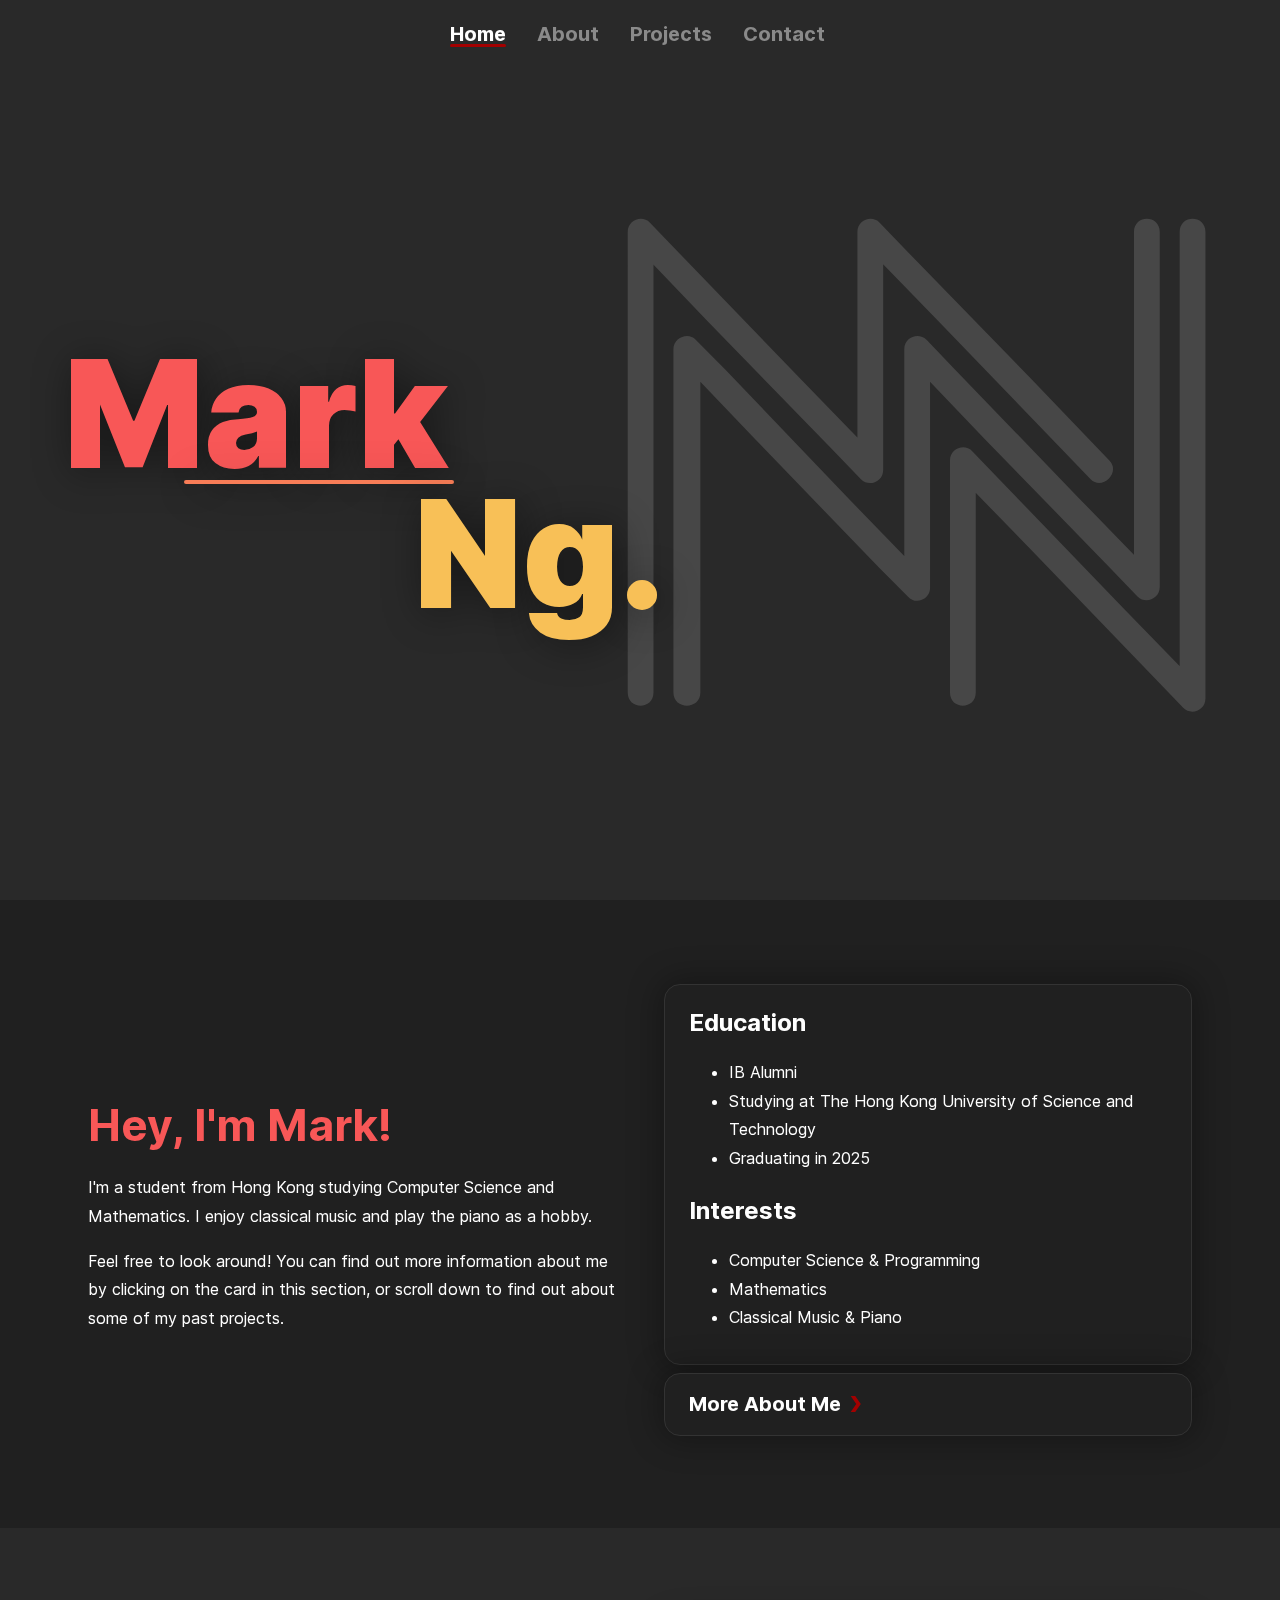
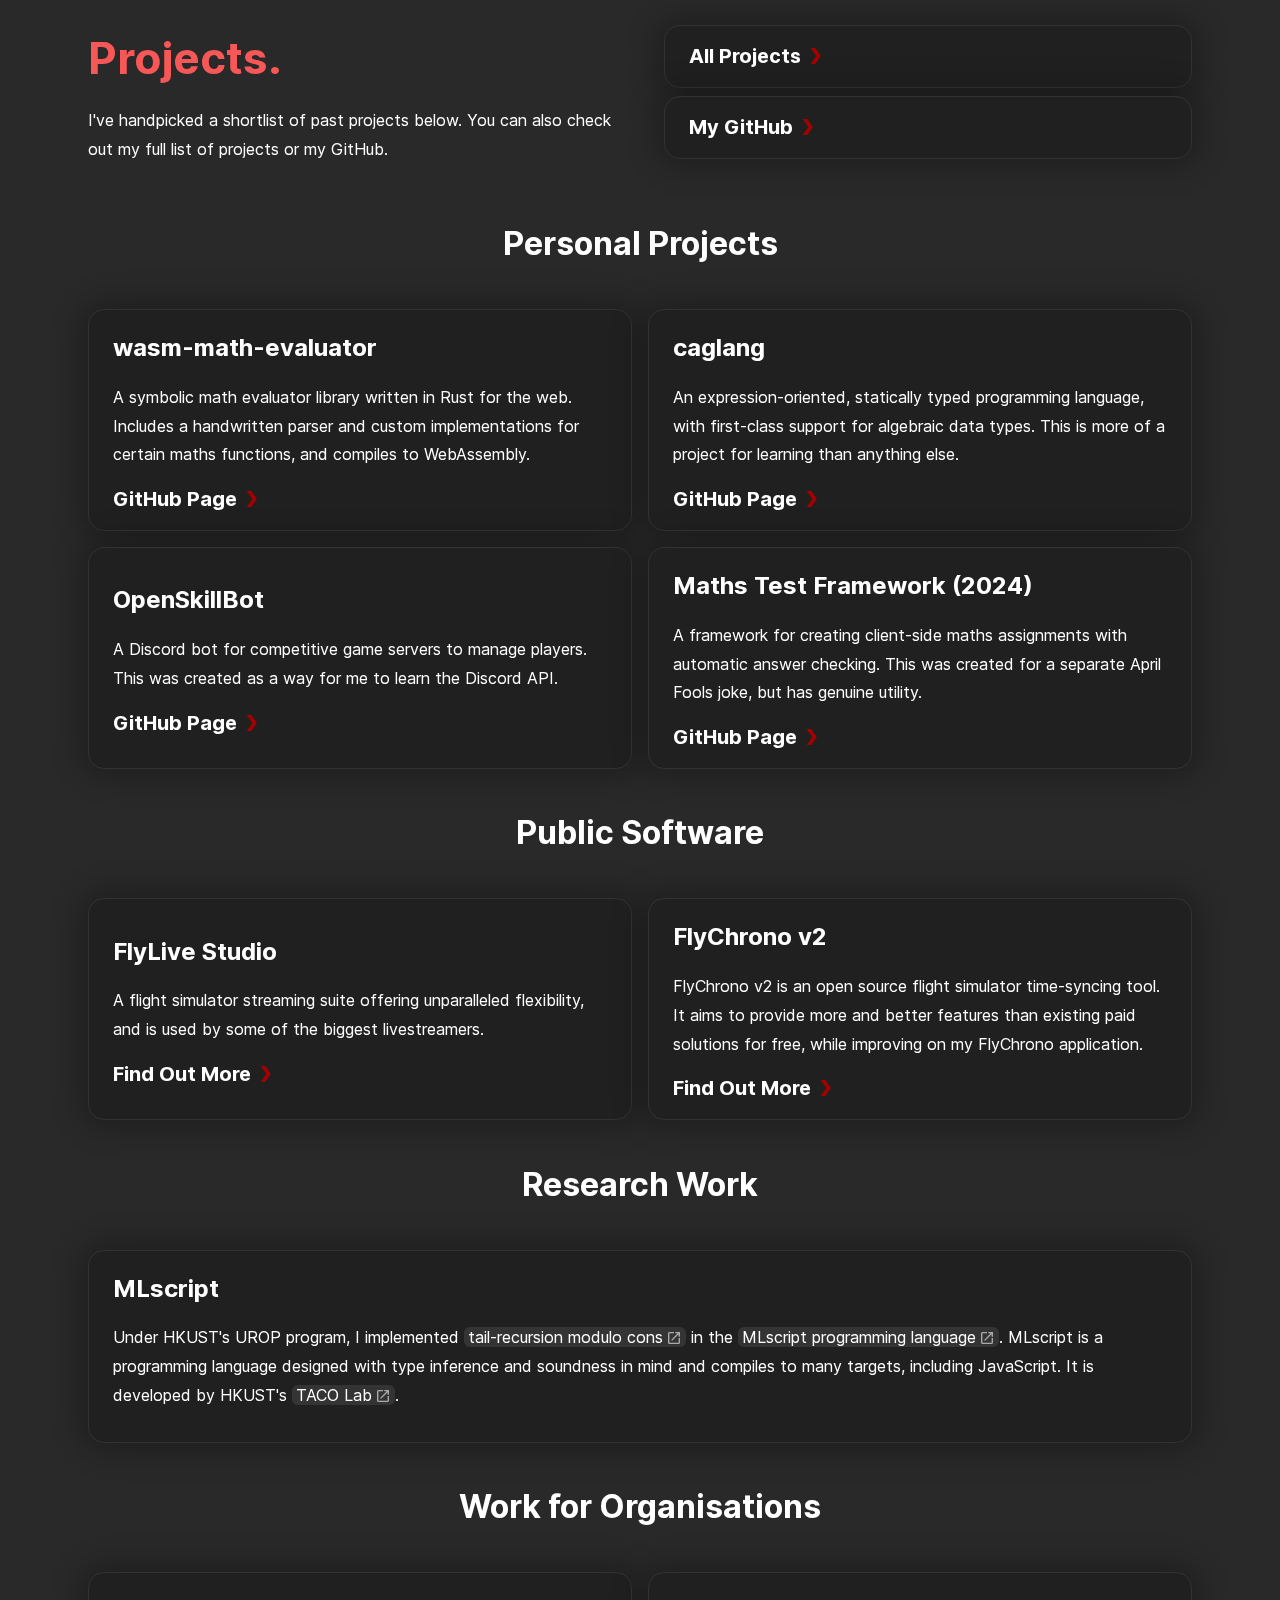
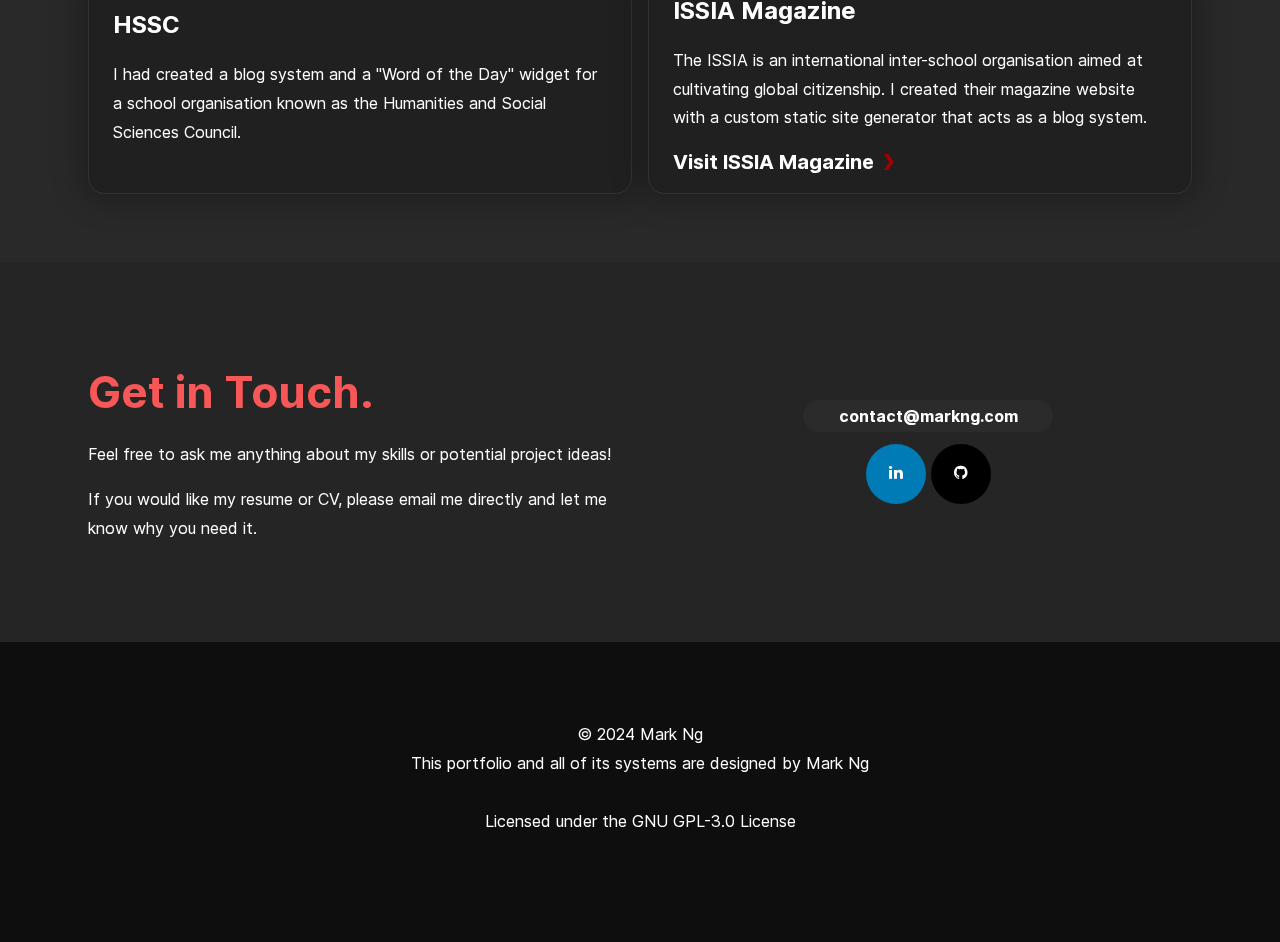
==== commit 4b3e3933: "add education page" ====
--- a/index.html
+++ b/index.html
@@ -8,8 +8,8 @@
     <title>Portfolio of Mark Ng</title>
 
     <!-- GLOBAL CSS & FONTS -->
-    <link rel="stylesheet" href="styles/global.css?version=19">
-    <link href="content/fonts/inter.css?version=1" rel="stylesheet">
+    <link rel="stylesheet" href="styles/global.css?version=20">
+    <link href="content/fonts/fonts.css?version=1" rel="stylesheet">
 
     <link rel="stylesheet" href="https://cdnjs.cloudflare.com/ajax/libs/font-awesome/4.7.0/css/font-awesome.min.css">
 
@@ -336,4 +336,4 @@
     <script src="scripts/eggs.js"></script>
 </body>
 
-</html>+</html>
--- a/styles/global.css
+++ b/styles/global.css
@@ -47,6 +47,10 @@
 
     flex-wrap: wrap;
 
+    margin: 16px;
+}
+
+.info-row {
     margin: 16px;
 }
 
@@ -88,7 +92,15 @@
     border-color: #4d4d4d;
 }
 
-.info-panel h3, .info-panel h2 {
+.info-panel h3 {
+    width: auto;
+    margin: 0;
+    position: relative;
+    text-align: left;
+    user-select: none;
+}
+
+.info-panel h2 {
     width: auto;
     margin: 8px 0 4px 0;
     position: relative;
@@ -534,7 +546,7 @@
     transform: translateX(14px);
 }
 
-p > a {
+p > a, .fancy-link {
     color: white;
     border-radius: 6px;
     background-color: #ffffff17;
@@ -545,12 +557,13 @@
     transition: background-color 250ms ease;
 }
 
-p > a:hover {
+p > a:hover .fancy-link:hover {
     background-color: #ffffff24;
 }
 
-p > a::after {
-    content: '🡕';
+p > a::after, .fancy-link::after {
+    content: ' open_in_new';
+    font-family: 'Material Icons';
     font-weight: normal;
     font-style: normal;
     letter-spacing: normal;
@@ -778,4 +791,4 @@
 /* Handle on hover */
 ::-webkit-scrollbar-thumb:hover {
     background: #5c5c5c;
-}+}
--- a/content/fonts/fonts.css
+++ b/content/fonts/fonts.css
@@ -0,0 +1,42 @@
+@font-face {
+  font-family: 'Inter';
+  font-style:  normal;
+  font-weight: 400;
+  font-display: swap;
+  src: url("Inter-Regular.woff2?v=3.15") format("woff2"),
+       url("Inter-Regular.woff?v=3.15") format("woff");
+}
+
+@font-face {
+  font-family: 'Inter';
+  font-style:  italic;
+  font-weight: 400;
+  font-display: swap;
+  src: url("Inter-Italic.woff2?v=3.15") format("woff2"),
+       url("Inter-Italic.woff?v=3.15") format("woff");
+}
+
+@font-face {
+  font-family: 'Inter';
+  font-style:  normal;
+  font-weight: 700;
+  font-display: swap;
+  src: url("Inter-Bold.woff2?v=3.15") format("woff2"),
+       url("Inter-Bold.woff?v=3.15") format("woff");
+}
+
+@font-face {
+  font-family: 'Inter';
+  font-style:  normal;
+  font-weight: 900;
+  font-display: swap;
+  src: url("Inter-Black.woff2?v=3.15") format("woff2"),
+       url("Inter-Black.woff?v=3.15") format("woff");
+}
+
+@font-face {
+  font-family: 'Material Icons';
+  font-style: normal;
+  font-weight: 400;
+  src: url("material-icons.woff2") format('woff2');
+}
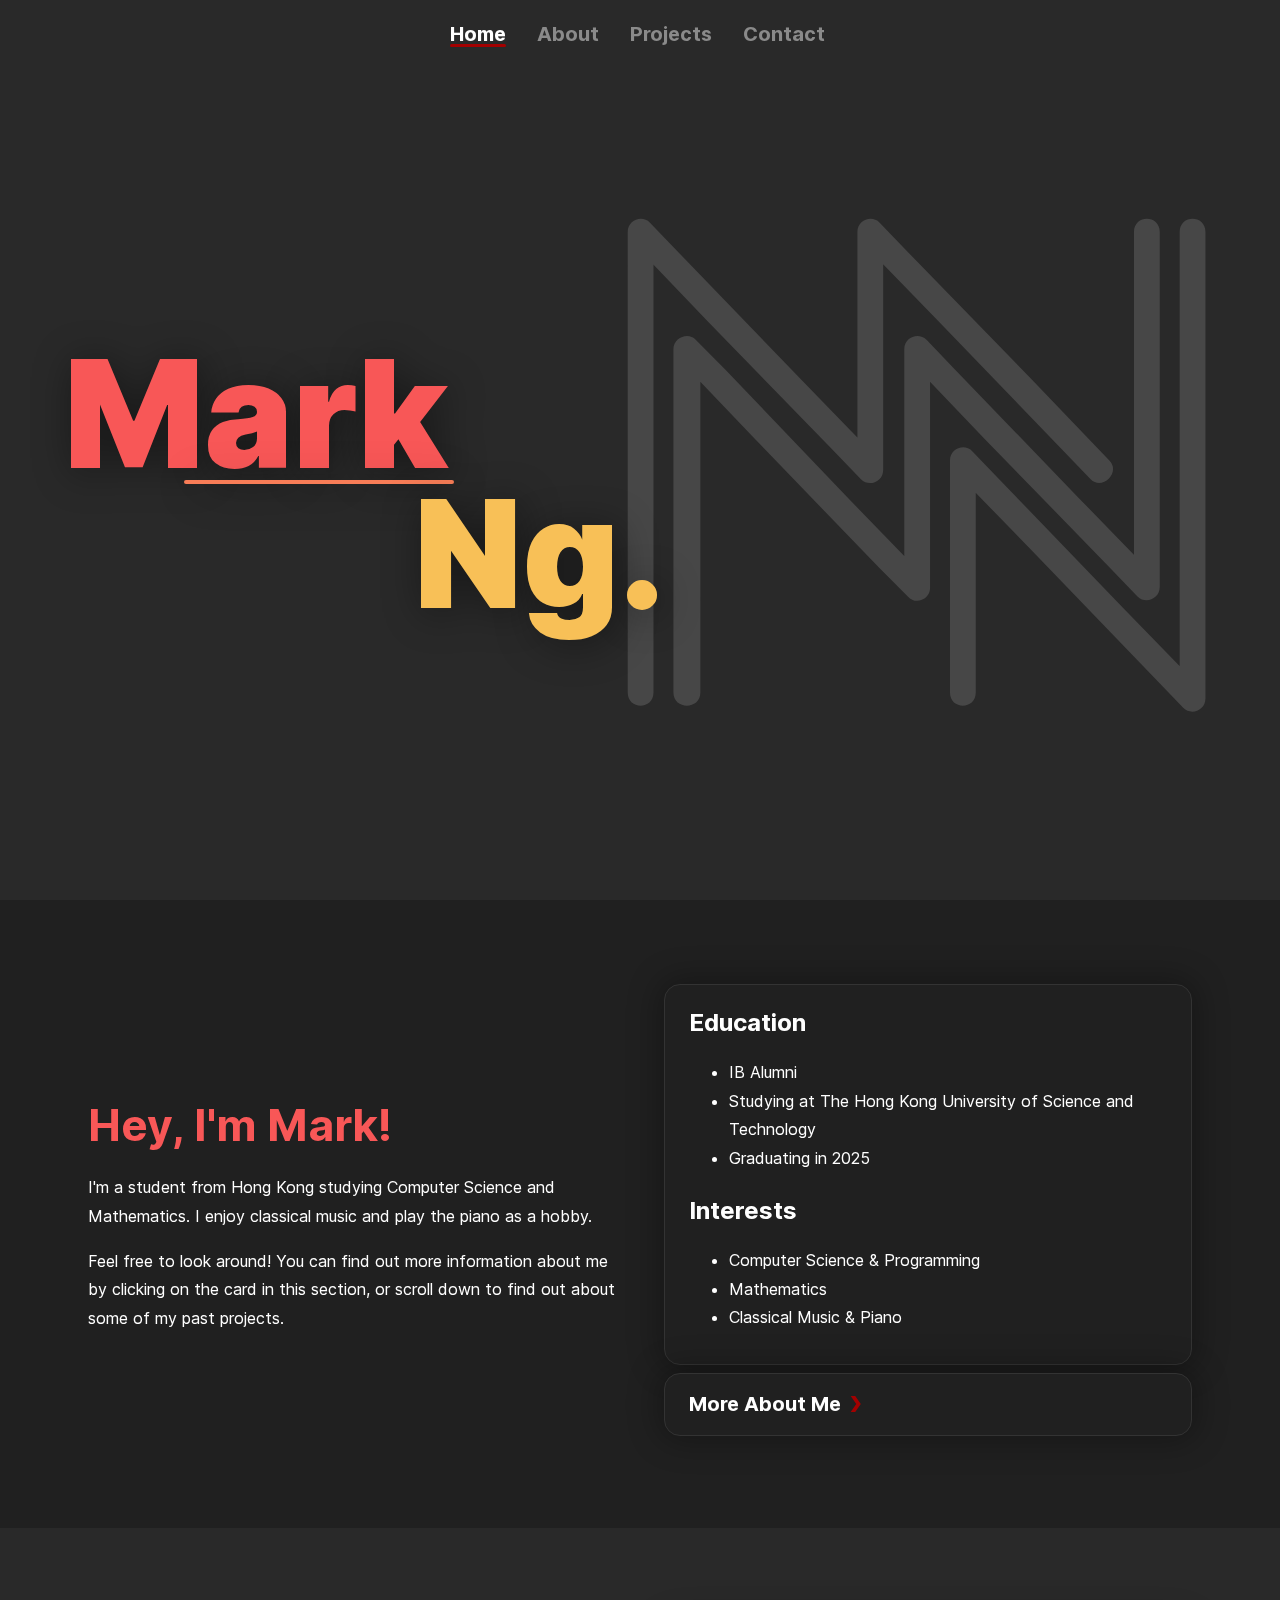
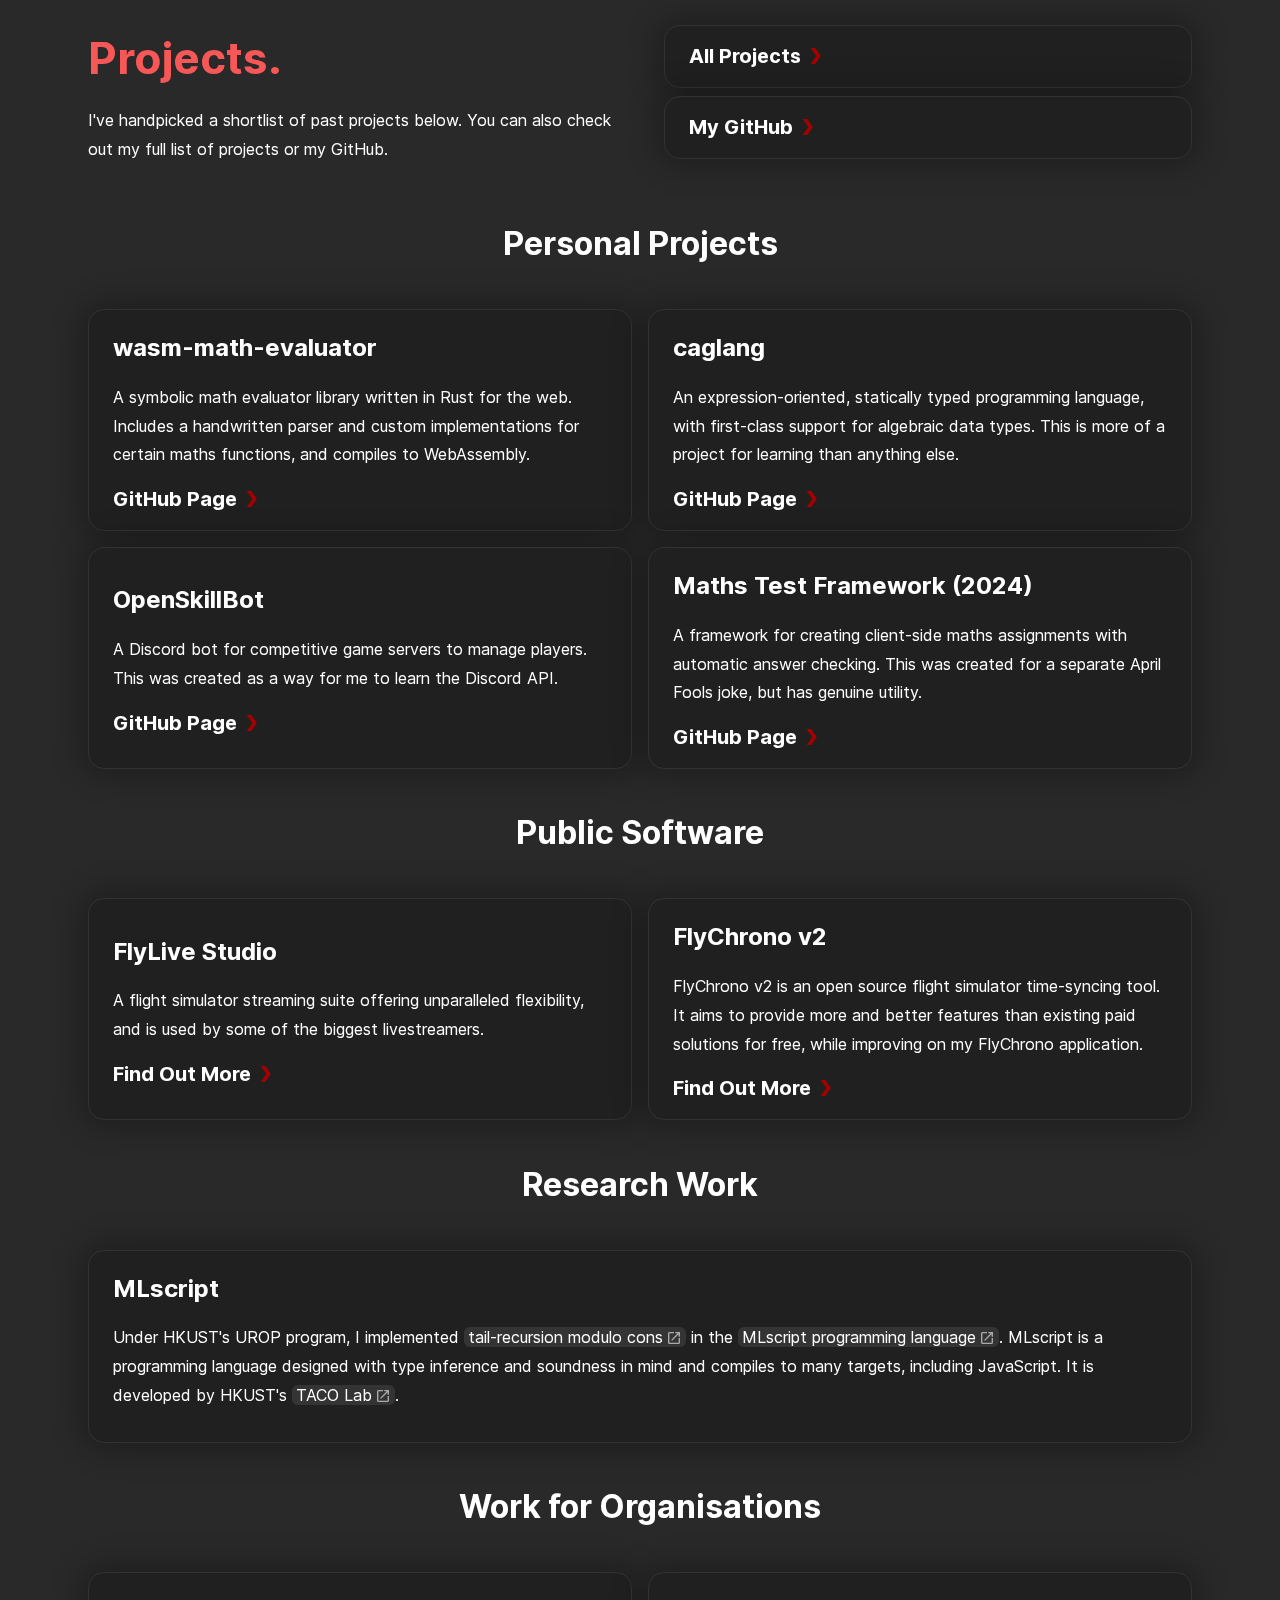
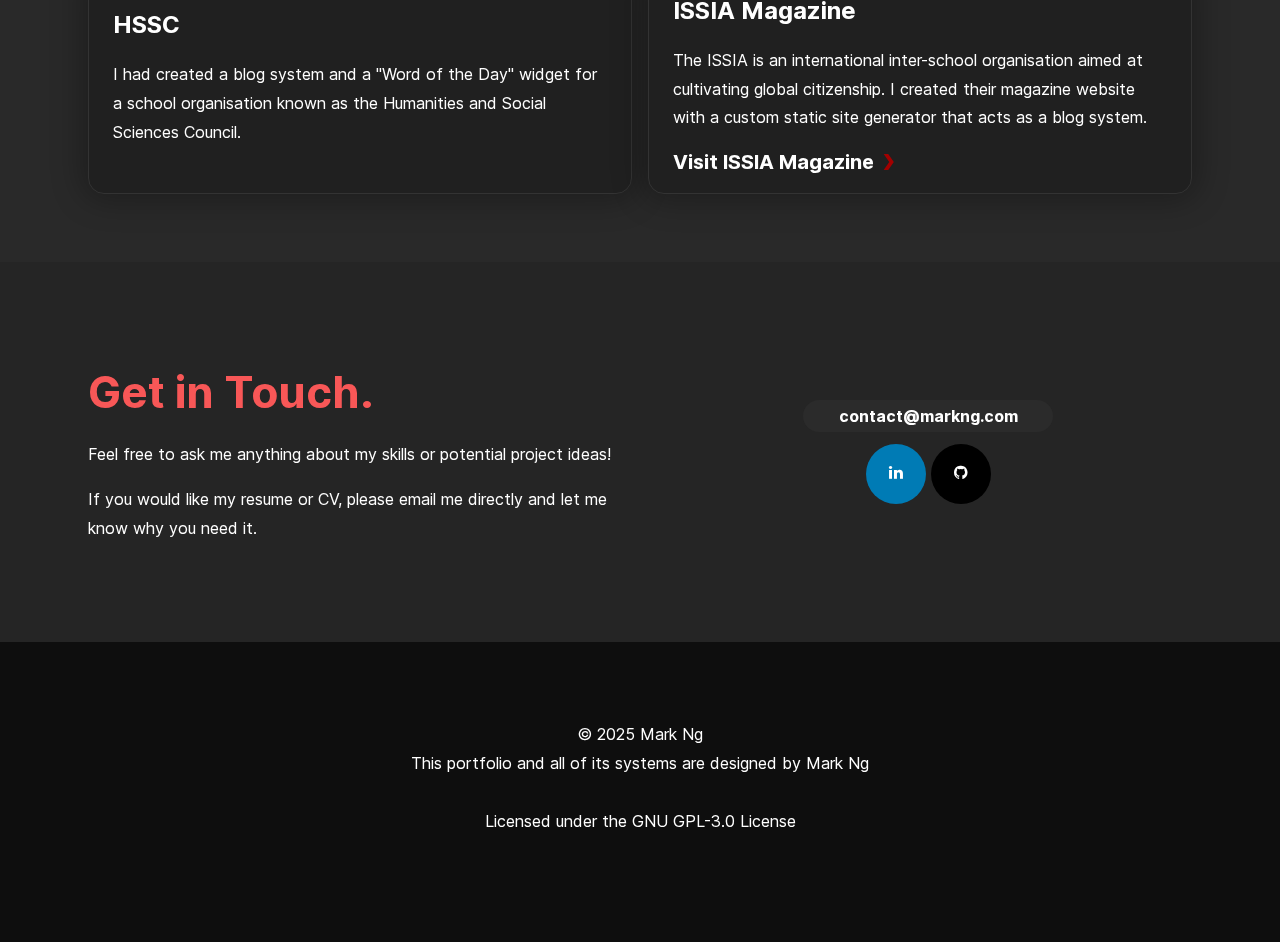
==== commit e12f88fd: "Remove katex, update year" ====
--- a/index.html
+++ b/index.html
@@ -317,7 +317,7 @@
     <div class="section" id="footer">
 
         <p id="copyright">
-            © 2024 Mark Ng
+            © 2025 Mark Ng
             <br>
             <span style="font-size: 16px">
                 This portfolio and all of its systems are designed by Mark Ng
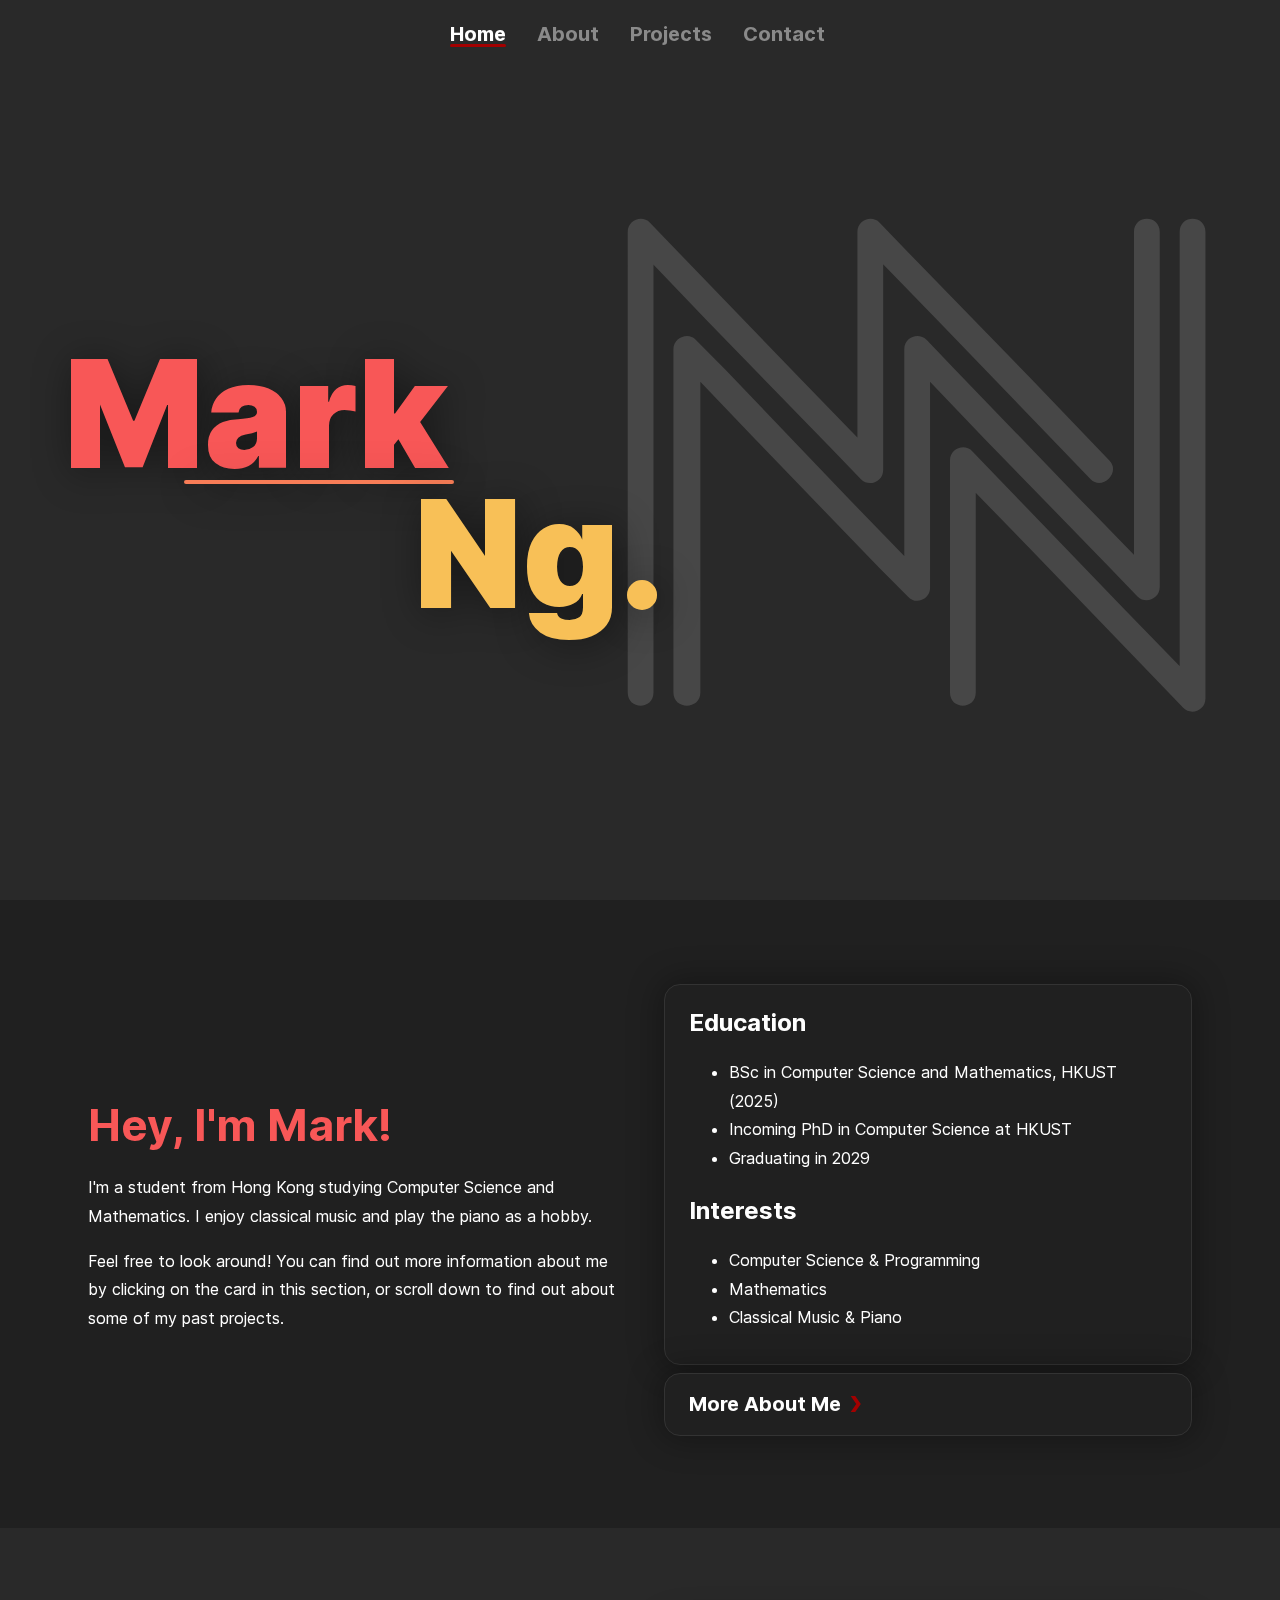
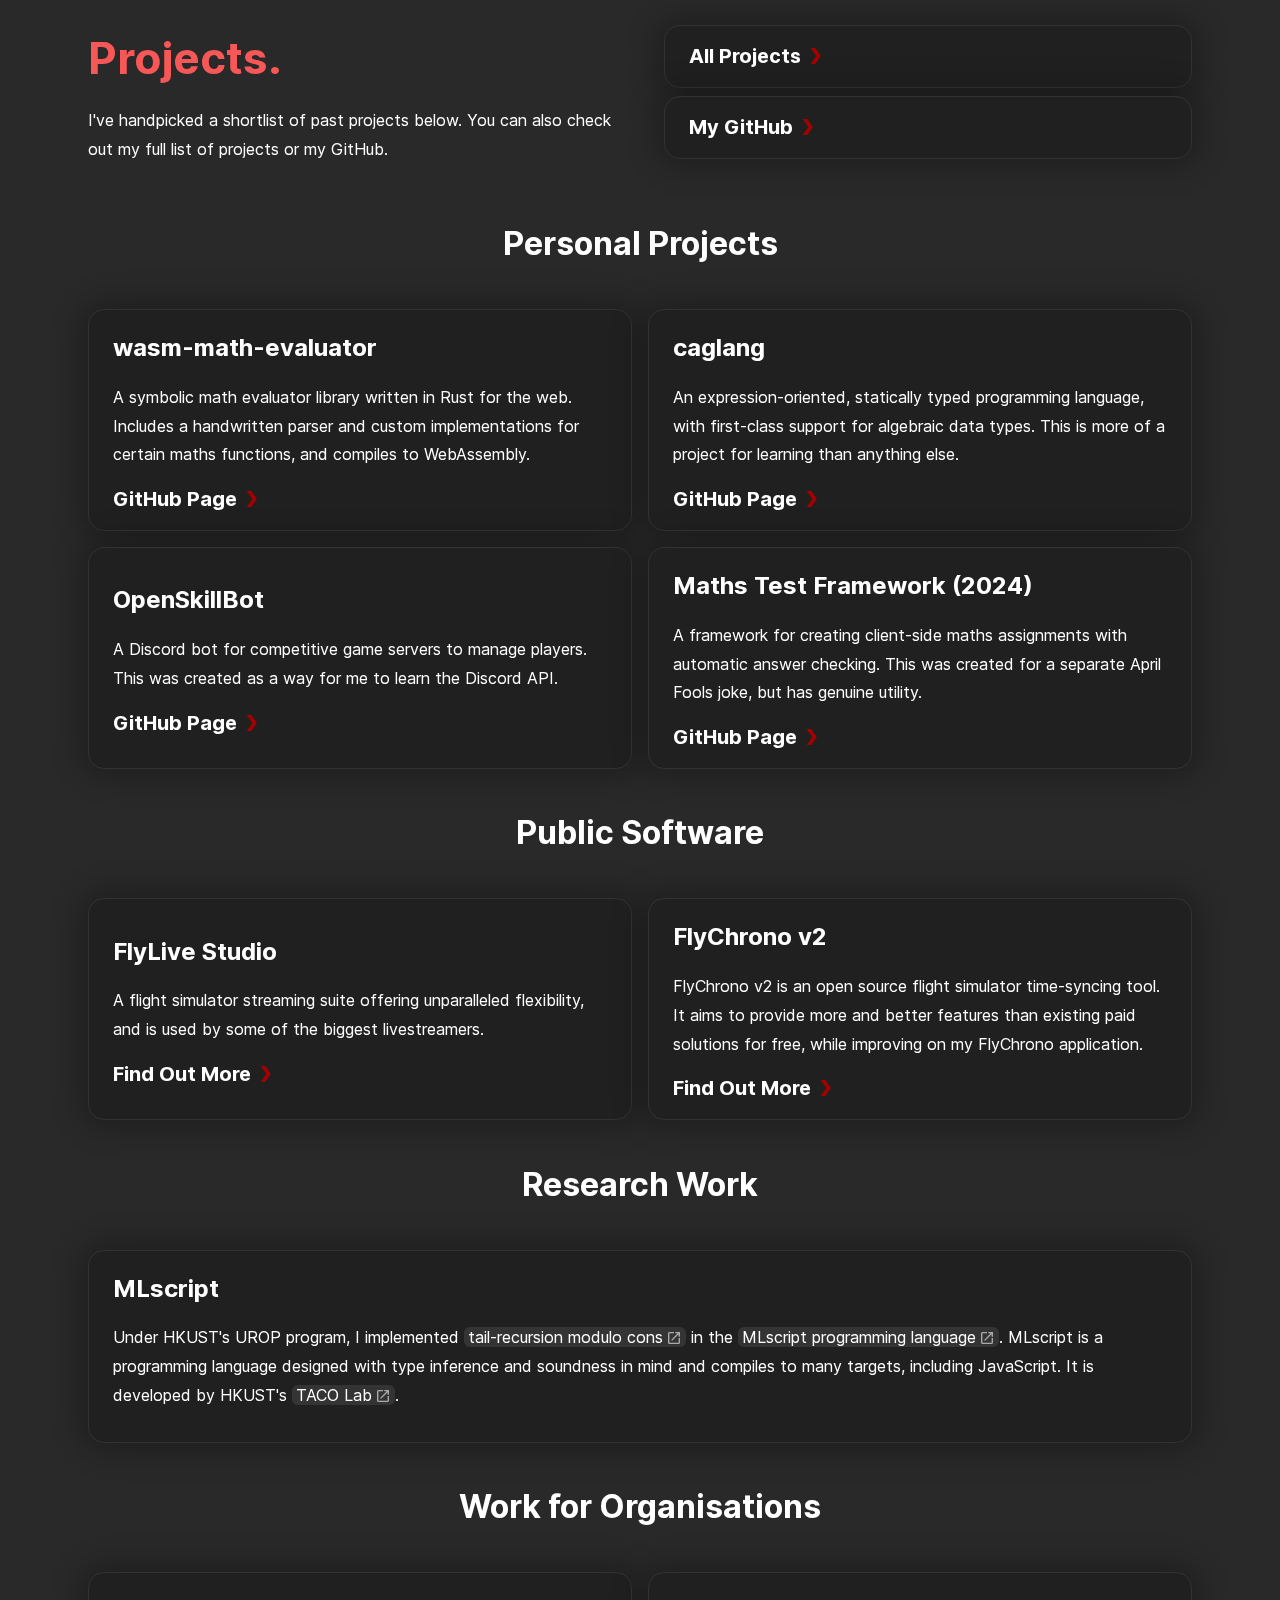
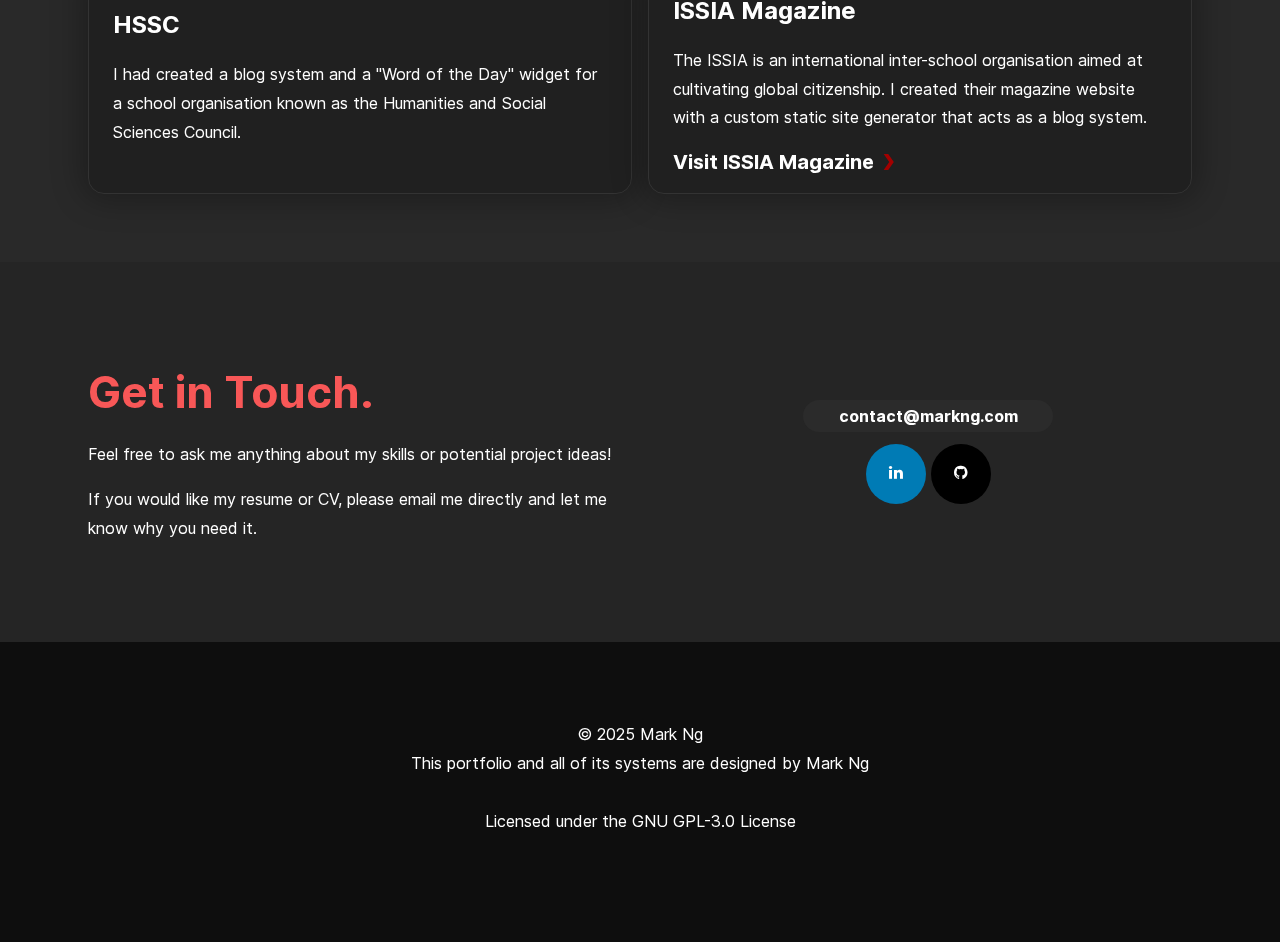
==== commit 4e37d721: "update outdated info" ====
--- a/index.html
+++ b/index.html
@@ -113,9 +113,9 @@
                             Education
                         </h2>
                         <ul>
-                            <li>IB Alumni</li>
-                            <li>Studying at The Hong Kong University of Science and Technology</li>
-                            <li>Graduating in 2025</li>
+                            <li>BSc in Computer Science and Mathematics, HKUST (2025)</li>
+                            <li>Incoming PhD in Computer Science at HKUST</li>
+                            <li>Graduating in 2029</li>
                         </ul>
                         <h2>
                             Interests
